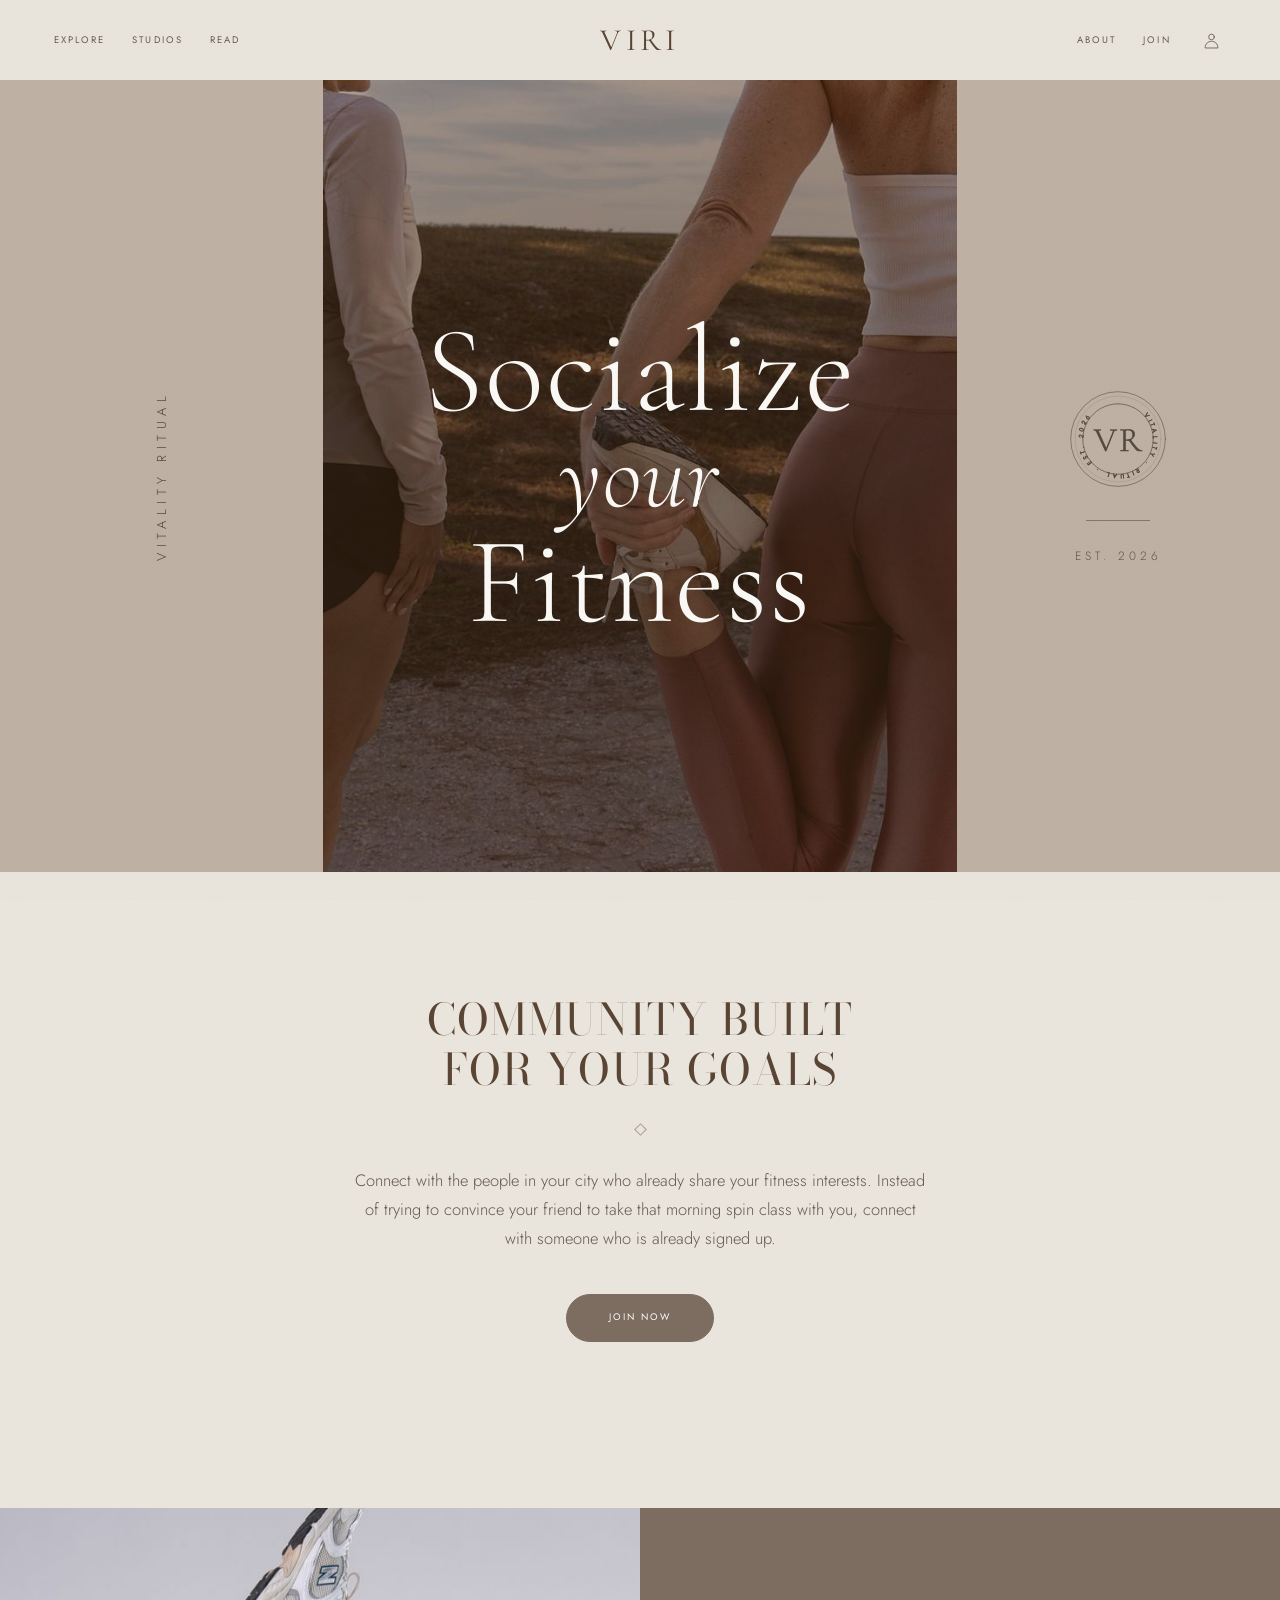
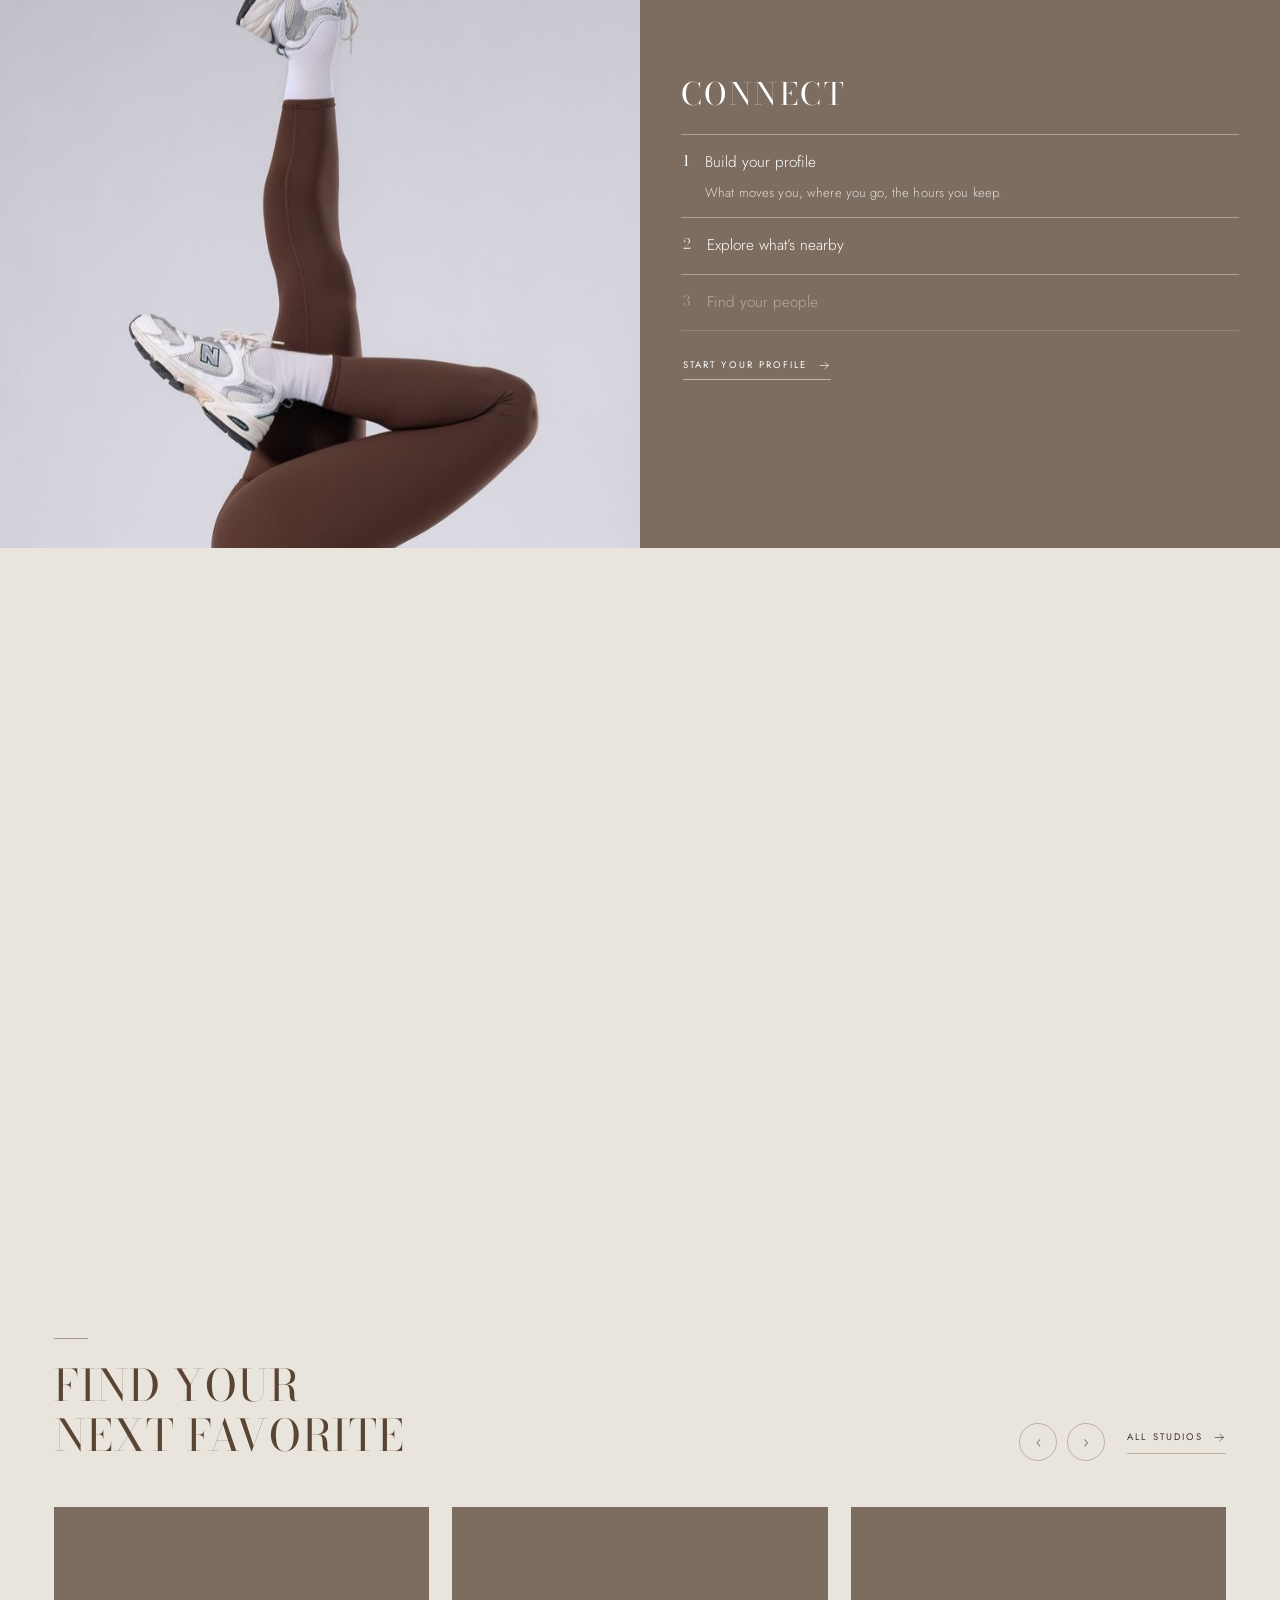
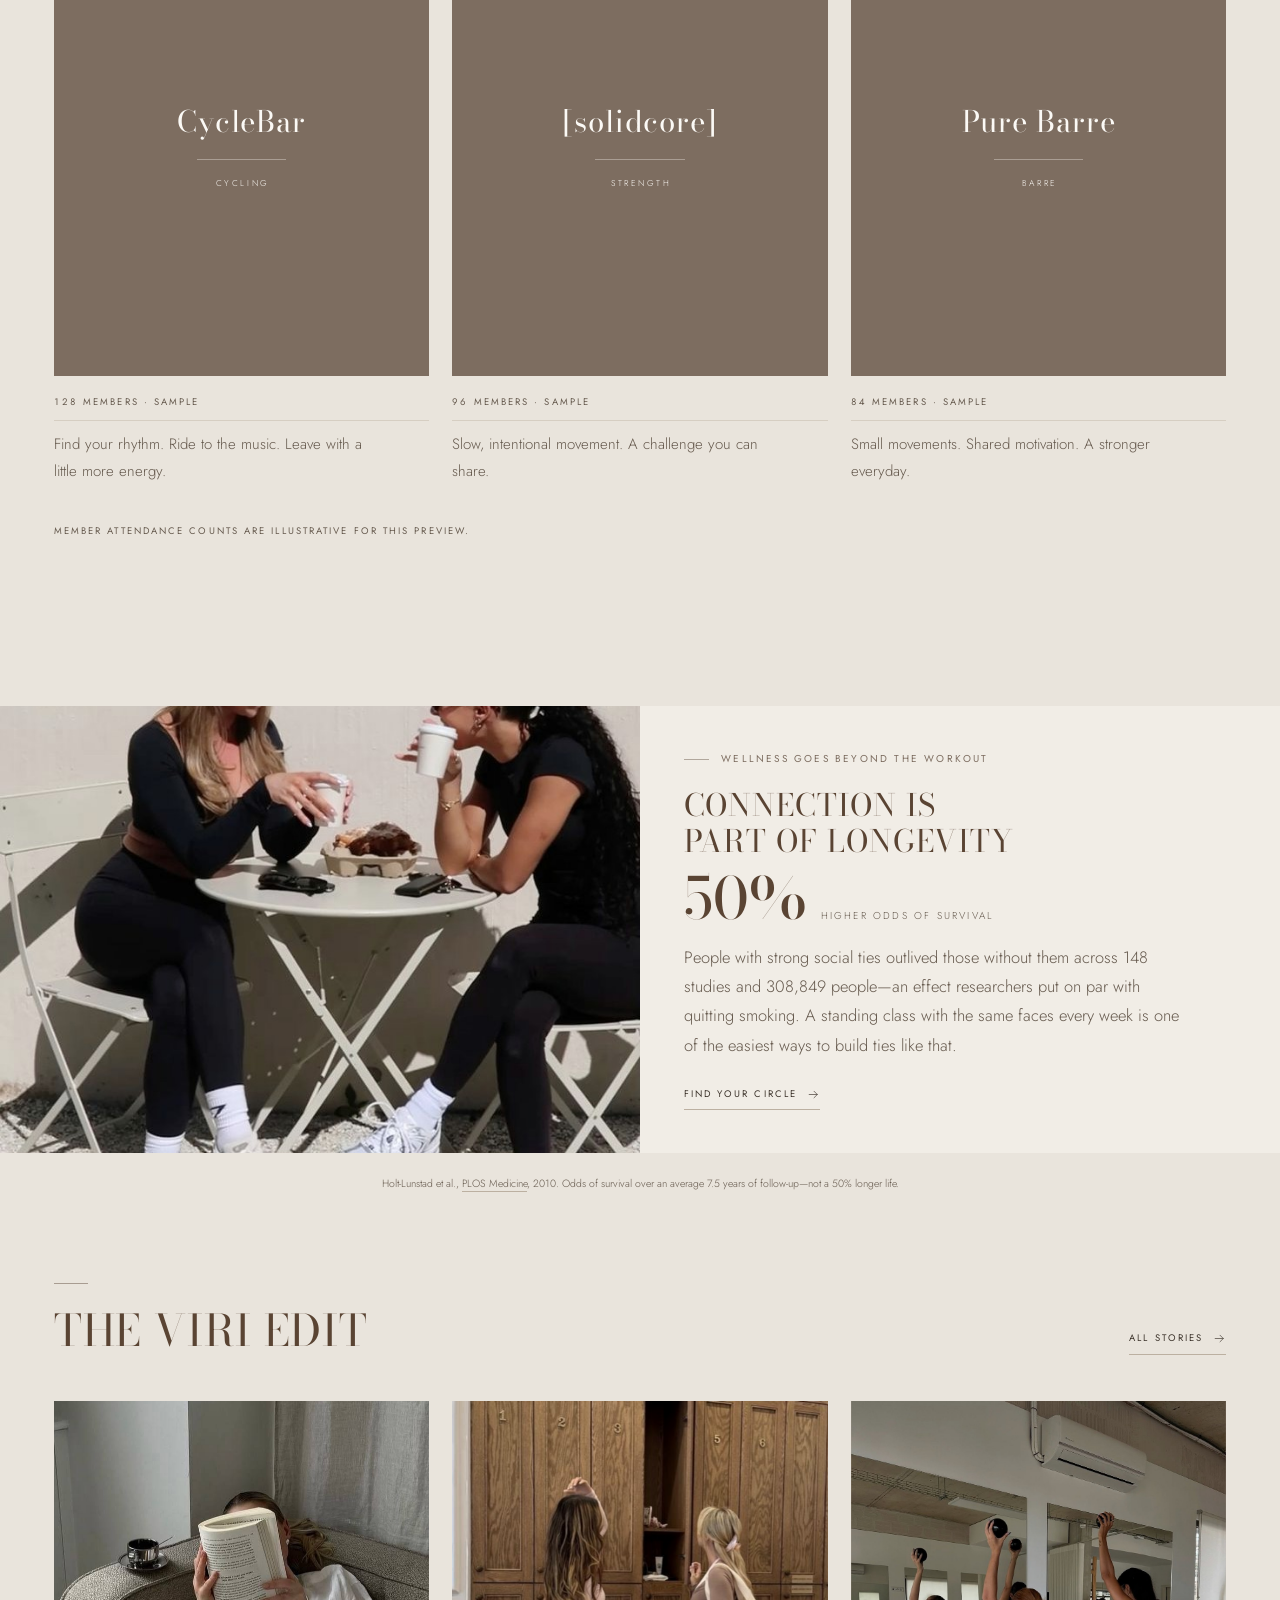
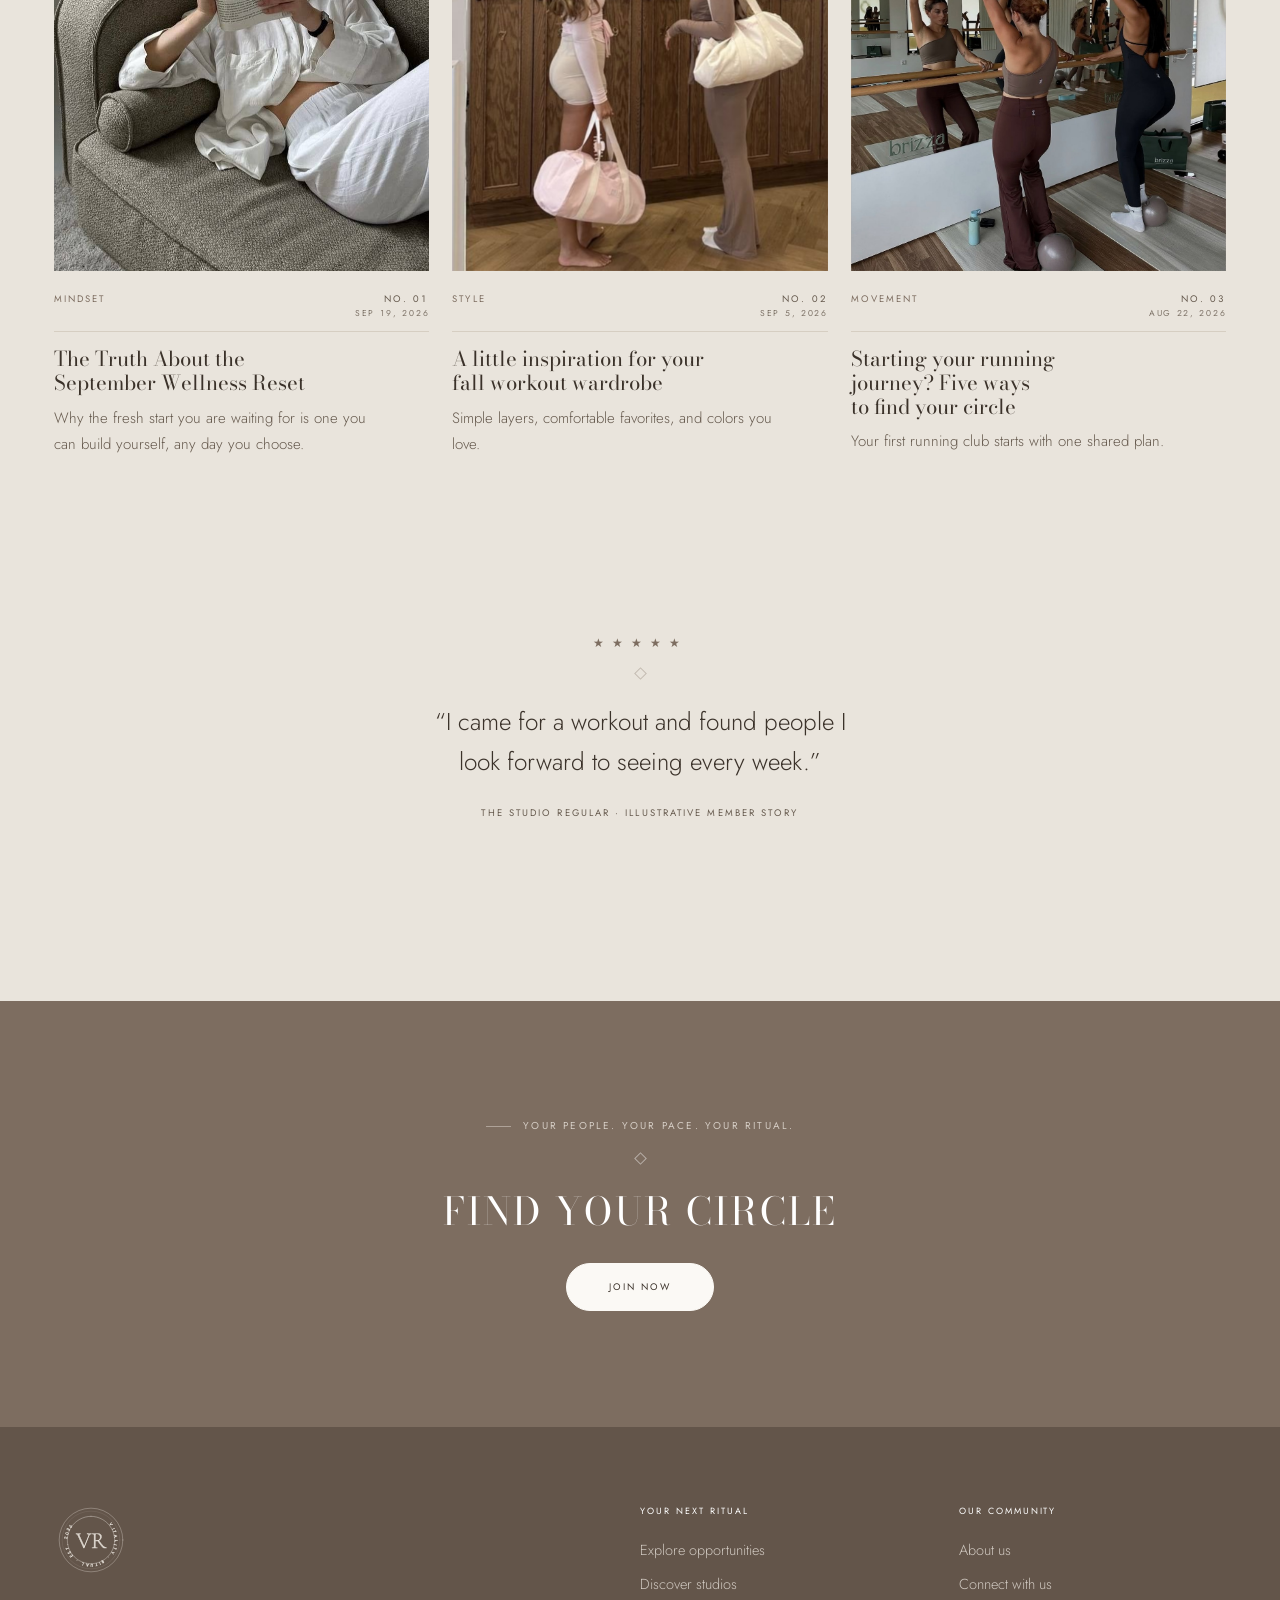
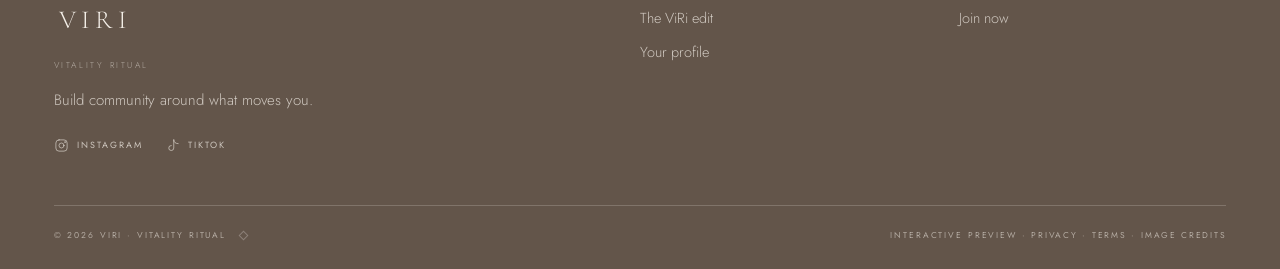
==== dist-elevated/index.html @ bef7f2a1 "Initial commit: ViRi website" ====
<!doctype html>
<html lang="en"><head><meta charset="UTF-8"><meta name="viewport" content="width=1280"><meta name="theme-color" content="#e9e4dc"><script>/* keep the desktop composition on phones, whatever wrapper the host injects */(function(){function v(){var m=document.querySelector('meta[name="viewport"]');if(!m){m=document.createElement('meta');m.setAttribute('name','viewport');(document.head||document.documentElement).appendChild(m);}if(m.getAttribute('content')!=='width=1280,viewport-fit=cover'){m.setAttribute('content','width=1280,viewport-fit=cover');}}v();document.addEventListener('DOMContentLoaded',v);})();</script><meta name="description" content="ViRi is where women find each other through movement. Connect with the people in your city who already share your fitness interests."><title>ViRi — Socialize your fitness</title><link rel="icon" href="assets/favicon.svg"><link rel="preconnect" href="https://fonts.googleapis.com"><link rel="preconnect" href="https://fonts.gstatic.com" crossorigin><link rel="stylesheet" href="https://fonts.googleapis.com/css2?family=Bodoni+Moda:ital,opsz,wght@0,6..96,400;0,6..96,500;1,6..96,400&family=Cormorant+Garamond:ital,wght@0,300;0,400;0,500;1,300;1,400&family=Italianno&family=Jost:wght@300;400;500&display=swap"><link rel="stylesheet" href="styles.css"><script src="explore-data.js" defer></script><script src="app.js" defer></script></head><body><a class="skip" href="#main">Skip to content</a><header class="site-header"><div class="masthead"><nav class="nav-left" aria-label="Main navigation"><a href="#/explore">Explore</a><a href="#/studios">Studios</a><a href="#/read">Read</a></nav><a class="wordmark" href="#/" aria-label="ViRi — Vitality Ritual, home"><span class="mark" id="mark" aria-hidden="true"><span class="mark-word" data-keep="2">Vitality</span><span class="mark-gap"></span><span class="mark-word" data-keep="2">Ritual</span></span></a><div class="masthead-end"><nav class="nav-right" aria-label="Secondary navigation"><a href="#/about">About</a><a href="#/signup">Join</a></nav><div class="header-tools"><a href="#/profile" aria-label="Your profile" class="icon-button"><svg viewBox="0 0 24 24"><circle cx="12" cy="7" r="4"/><path d="M3 22c0-12 18-12 18 0Z"/></svg></a><button class="icon-button" id="menu-button" aria-label="Open menu" aria-expanded="false"><svg viewBox="0 0 24 24"><path d="M2 6h20M2 12h20M2 18h20"/></svg></button></div></div></div><div class="menu-panel" id="menu-panel" hidden><p class="menu-label">Discover</p><a href="#/explore">Explore activities</a><a href="#/studios">All studios</a><a href="#/read">The ViRi edit</a><p class="menu-label">Your circle</p><a href="#/profile">Your profile</a><a href="#/signup">Join ViRi</a><a href="#/login">Log in</a><a href="#/connect">Contact us</a></div></header><main id="main" tabindex="-1"></main><footer id="footer"></footer><dialog id="modal"></dialog><div class="toast" id="toast" role="status" aria-live="polite"></div><noscript>This preview needs JavaScript enabled to show pages and interactive features.</noscript></body></html>
---- dist-elevated/styles.css ----
/* ============================================================
   ViRi — Vitality Ritual
   Elevated editorial system: greige ground, taupe panels,
   high-contrast serif with a script accent, quiet motion.
   ============================================================ */

:root{
  --cream:#e9e4dc;        /* page */
  --cream-2:#f1ede6;      /* lighter band */
  --paper:#fbf9f5;        /* the one raised surface */
  --taupe:#7d6d60;        /* text-bearing panels, buttons */
  --taupe-deep:#63554a;
  --taupe-light:#bfb1a3;  /* decorative fills only */
  --cocoa:#5a4433;        /* display headings */
  --ink:#3b322a;
  --muted:#665a4e;        /* 4.9:1 on cream */
  --on-dark:#f4efe8;
  --on-dark-dim:rgba(244,239,232,.74);
  --line:#d6cec2;
  --line-2:#bcb0a1;
  --display:'Bodoni Moda',Didot,Georgia,serif;
  --mark:'Cormorant Garamond','Bodoni Moda',Didot,Georgia,serif;
  --script:'Italianno','Snell Roundhand','Apple Chancery',cursive;
  --body:'Jost',system-ui,-apple-system,'Segoe UI',sans-serif;
  --header:80px;
  --gutter:clamp(20px,4.2vw,64px);
  --gap:clamp(16px,1.8vw,26px);
}

*{box-sizing:border-box}
html{scroll-behavior:smooth;scroll-padding-top:106px;background:var(--cream);
  -webkit-text-size-adjust:100%;text-size-adjust:100%}
body{margin:0;background:var(--cream);color:var(--ink);font:300 16.5px/1.78 var(--body);-webkit-font-smoothing:antialiased}
a{color:inherit;text-decoration:none}
button,input,select,textarea{font:inherit;color:inherit}
button,a,input,select,textarea{-webkit-tap-highlight-color:transparent}
button{cursor:pointer}
button:disabled{cursor:default}
:focus-visible{outline:2px solid var(--taupe);outline-offset:3px}
h1,h2,h3,h4,p{margin:0}
h1,h2,h3,h4{font-family:var(--display);font-weight:400;line-height:1.16;text-wrap:balance}
h1{font-size:clamp(2.3rem,4.4vw,3.8rem)}
h2{font-size:clamp(1.8rem,3vw,2.7rem)}
h3{font-size:clamp(1.2rem,1.6vw,1.45rem)}
em{font-style:italic}
img{display:block;width:100%;max-width:100%;object-fit:cover}
svg{width:17px;height:17px;fill:none;stroke:currentColor;stroke-width:1.2;stroke-linecap:round;stroke-linejoin:round}
small,.small{font-size:13.5px;line-height:1.6;color:var(--muted)}
.muted{color:var(--muted)}
strong{font-weight:500}
::selection{background:var(--taupe);color:#fff}
.visually-hidden{position:absolute;width:1px;height:1px;overflow:hidden;clip:rect(0 0 0 0);white-space:nowrap}

/* one micro-type style */
.eyebrow,.tag,.menu-label,.footer-label,.field label,.interest-fieldset legend,
.section-foot,.tile-index,.event-meta,.dialog-top p,.chip,.segmented button,
.text-link,.button,.profile-panel .location,.profile-stats span,.panel-link,
.postcard-signoff>span:last-child,.footer-bottom,.socials a,.review-card .small,
.interests span,.studio-facts .small,.site-header nav a,.longevity-figure span,
.longevity-cta,.testimonial-by{
  font-family:var(--body);text-transform:uppercase;letter-spacing:.22em;font-weight:400;
}
.eyebrow{font-size:10px;color:var(--taupe);margin-bottom:18px;line-height:2}
.tag{font-size:9.5px;color:var(--taupe)}
.section-foot{font-size:9.5px;color:var(--muted);margin-top:clamp(24px,3vw,38px)}
.skip{position:fixed;left:20px;top:-100px;z-index:200;background:var(--taupe-deep);color:#fff;padding:10px 16px}
.skip:focus{top:8px}

/* ---------------------------------------------------------- header + the wordmark */
.site-header{position:sticky;top:0;z-index:40;background:rgba(233,228,220,.94);backdrop-filter:blur(12px)}
.masthead{height:var(--header);display:grid;grid-template-columns:1fr auto 1fr;align-items:center;gap:24px;padding:0 var(--gutter)}
.nav-left{grid-column:1}
.wordmark{grid-column:2}
.masthead-end{grid-column:3}
.site-header nav{display:flex;align-items:center;gap:clamp(15px,2.1vw,30px)}
.site-header nav a{font-size:9.5px;color:var(--muted);padding:6px 0;position:relative;transition:color .25s;white-space:nowrap}
.site-header nav a:after{content:'';position:absolute;left:0;right:0;bottom:0;height:1px;background:var(--taupe);transform:scaleX(0);transform-origin:left;transition:transform .3s ease}
.site-header nav a:hover,.site-header nav a[aria-current=page]{color:var(--ink)}
.site-header nav a:hover:after,.site-header nav a[aria-current=page]:after{transform:scaleX(1)}
.wordmark{display:block;padding:6px 10px;line-height:1}
.mark{display:flex;align-items:baseline;font-family:var(--mark);font-weight:400;font-size:clamp(21px,2.5vw,31px);letter-spacing:.14em;text-transform:uppercase;color:var(--cocoa);white-space:nowrap}
.mark-word{display:inline-flex}
.mark-gap{display:inline-block;width:.42em;transition:width 1.1s cubic-bezier(.62,0,.24,1)}
.mark-letter{display:inline-block;overflow:hidden;white-space:pre;transition:width 1.1s cubic-bezier(.62,0,.24,1),opacity .55s ease,letter-spacing 1.1s cubic-bezier(.62,0,.24,1)}
.mark.is-animating .mark-gap{width:0}
.mark.is-animating .is-drop{width:0!important;opacity:0}
.mark.is-animating .is-kept{letter-spacing:.16em}
.mark.is-merged .is-drop{display:none}
.mark.is-merged .mark-gap{display:none}
.masthead-end{display:flex;align-items:center;justify-content:flex-end;gap:clamp(14px,2vw,26px)}
.header-tools{display:flex;align-items:center;gap:8px}
.icon-button{border:0;background:transparent;color:var(--muted);width:30px;height:36px;display:grid;place-items:center;padding:0;transition:color .25s}
.icon-button:hover{color:var(--ink)}
.icon-button svg{width:17px;height:17px}
#menu-button{display:none}
.menu-panel{position:absolute;right:var(--gutter);top:calc(var(--header) - 4px);z-index:50;min-width:248px;padding:26px 30px 28px;background:var(--paper);box-shadow:0 26px 50px rgba(59,50,42,.14)}
.menu-label{font-size:9px;color:var(--taupe);margin:0 0 12px}
.menu-label:not(:first-child){margin-top:24px;padding-top:20px;border-top:1px solid var(--line)}
.menu-panel a{display:block;padding:7px 0;font-size:15px;color:var(--muted);transition:color .2s,padding-left .2s}
.menu-panel a:hover{color:var(--ink);padding-left:6px}

/* ---------------------------------------------------------- layout */
.wrap{max-width:1320px;margin:auto;padding:0 var(--gutter)}
.section{padding:clamp(60px,7vw,110px) 0}
.section + .section{padding-top:0}
.section-head{display:flex;align-items:flex-end;justify-content:space-between;gap:clamp(24px,4vw,60px);margin-bottom:clamp(30px,3.6vw,50px)}
.section-title{font-size:clamp(1.9rem,3.4vw,3rem);text-transform:uppercase;letter-spacing:.02em;color:var(--cocoa);max-width:18ch}
.head-controls{display:flex;align-items:center;gap:10px;flex-shrink:0}
.head-controls .text-link{margin-left:12px}
.text-link{display:inline-flex;align-items:center;gap:10px;font-size:9.5px;padding-bottom:7px;border-bottom:1px solid var(--line-2);color:var(--ink);transition:border-color .3s,color .3s;white-space:nowrap}
.text-link svg{width:13px;height:13px;transition:transform .3s}
.text-link:hover{border-color:var(--taupe);color:var(--taupe)}
.text-link:hover svg{transform:translateX(4px)}
.plain-link{background:none;border:0;color:var(--muted);padding:0;font:inherit;cursor:pointer;border-bottom:1px solid var(--line-2);transition:color .2s,border-color .2s}
.plain-link:hover{color:var(--ink);border-color:var(--ink)}
.plain-link.small{font-size:13px}
.plain-link svg{vertical-align:middle}

/* ---------------------------------------------------------- buttons */
.button{
  display:inline-flex;align-items:center;justify-content:center;gap:10px;
  border:1px solid var(--taupe);border-radius:999px;background:var(--taupe);color:#fff;
  padding:16px 42px;font-size:9.5px;line-height:1;min-height:48px;text-align:center;
  transition:background .35s,border-color .35s,color .35s;
}
.button svg{width:12px;height:12px}
.button:hover{background:var(--taupe-deep);border-color:var(--taupe-deep)}
.button.outline{background:transparent;border-color:var(--line-2);color:var(--muted)}
.button.outline:hover{border-color:var(--taupe);color:var(--taupe)}
.button.light{background:var(--paper);border-color:var(--paper);color:var(--ink)}
.button.light:hover{background:transparent;color:var(--on-dark);border-color:var(--on-dark)}
.button.small{font-size:9px;padding:11px 24px;min-height:38px}
.circle-button{width:38px;height:38px;border:1px solid var(--line-2);border-radius:50%;display:grid;place-items:center;background:transparent;color:var(--muted);font-size:16px;line-height:1;transition:.3s}
.circle-button:hover{border-color:var(--taupe);color:var(--taupe)}

/* ---------------------------------------------------------- photography */


/* ---------------------------------------------------------- cover */
.home-page{overflow:clip}
.cover{
  --cover-h:min(88svh,820px);
  position:relative;isolation:isolate;display:flex;align-items:stretch;justify-content:center;
  min-height:var(--cover-h);background:var(--taupe-light);overflow:hidden;
}
.cover-rail{flex:1 1 0;min-width:0;display:flex;flex-direction:column;
  align-items:center;justify-content:center;padding:0 clamp(10px,1.8vw,26px);color:var(--ink)}
.cover-rail-r{gap:clamp(14px,2vw,30px)}
.rail-type{writing-mode:vertical-rl;transform:rotate(180deg);white-space:nowrap;
  font-size:clamp(9px,1.02vw,13px);letter-spacing:.42em;text-transform:uppercase;opacity:.84}
.rail-seal{display:block;width:clamp(54px,8.6vw,118px);opacity:.82}
.rail-seal .seal{width:100%;height:auto;display:block}
.rail-hair{display:block;width:clamp(34px,5vw,68px);height:1px;background:currentColor;opacity:.45}
.rail-cap{font-size:clamp(8px,.95vw,12px);letter-spacing:.34em;text-transform:uppercase;opacity:.72}

.cover-plate{flex:none;align-self:stretch;width:calc(var(--cover-h) * 0.8);position:relative;margin:0;
  overflow:hidden;background:var(--taupe-deep)}
.cover-image{position:absolute;inset:0;width:100%;height:100%;object-fit:cover;object-position:center 46%;
  animation:cover-drift 36s ease-in-out infinite alternate}
@keyframes cover-drift{from{transform:scale(1.03)}to{transform:scale(1.1)}}
.cover-veil{position:absolute;inset:0;
  background:linear-gradient(180deg,rgba(46,36,28,.12) 0%,rgba(46,36,28,.34) 38%,rgba(46,36,28,.38) 72%,rgba(46,36,28,.2) 100%)}

.cover-title{
  position:absolute;inset:0;z-index:2;pointer-events:none;margin:0;
  display:flex;flex-direction:column;align-items:center;justify-content:center;
  font-family:var(--mark);font-weight:300;color:#fbf9f5;text-transform:none;text-align:center;
  font-size:clamp(2.6rem,9.6vw,8.6rem);line-height:.92;letter-spacing:.012em;
  text-shadow:0 2px 40px rgba(38,29,22,.42);
}
.cover-title .cw{display:block;opacity:0;transform:translateY(24px);
  animation:cover-rise 1.25s cubic-bezier(.2,.7,.3,1) forwards}
.cover-title em{font-style:italic;font-size:.78em;line-height:1.02}
.cover-title .cw:nth-child(2){animation-delay:.16s}
.cover-title .cw:nth-child(3){animation-delay:.32s}
@keyframes cover-rise{to{opacity:1;transform:translateY(0)}}
@keyframes cover-fade{to{opacity:1}}

/* ---------------------------------------------------------- the statement */
.statement{max-width:880px;margin:auto;padding:clamp(84px,9.5vw,140px) var(--gutter) clamp(60px,7vw,100px);text-align:center}
.statement h2{font-size:clamp(1.8rem,3.4vw,2.9rem);text-transform:uppercase;letter-spacing:.03em;color:var(--cocoa);max-width:20ch;margin:0 auto}
.statement p{margin:clamp(22px,2.6vw,32px) auto 0;max-width:58ch;color:var(--muted)}
.statement .button{margin-top:clamp(28px,3.2vw,40px)}

/* ---------------------------------------------------------- feature split */
.feature{display:grid;grid-template-columns:1fr 1fr;align-items:stretch;margin-top:clamp(50px,6vw,92px)}
.feature-media{position:relative;margin:0;overflow:hidden;background:var(--taupe-light);
  min-height:clamp(260px,29vw,420px)}
.feature-media img{position:absolute;inset:0;width:100%;height:100%;min-height:0;object-fit:cover;
  transition:transform 2.4s ease}
.feature:hover .feature-media img{transform:scale(1.03)}
.feature-panel{background:var(--taupe);color:#fff;display:flex;flex-direction:column;justify-content:center;padding:clamp(28px,3.2vw,52px)}
.feature-panel h2{font-size:clamp(1.5rem,2.4vw,2.2rem);text-transform:uppercase;letter-spacing:.08em;color:#fff;margin-bottom:clamp(16px,1.8vw,24px)}
.panel-list{list-style:none;margin:0;padding:0;border-top:1px solid rgba(255,255,255,.35)}
.panel-list li{display:flex;align-items:baseline;gap:16px;padding:clamp(10px,1.1vw,14px) 2px;border-bottom:1px solid rgba(255,255,255,.35);font-size:clamp(15px,1.2vw,17px);font-weight:300;text-align:left}
.panel-n{font-family:var(--display);font-size:.95em}
.panel-link{margin:clamp(18px,2vw,26px) 2px 0;align-self:flex-start;display:inline-flex;align-items:center;gap:10px;font-size:9.5px;color:#fff;border-bottom:1px solid rgba(255,255,255,.5);padding-bottom:6px;transition:border-color .3s}
.panel-link svg{width:13px;height:13px;transition:transform .3s}
.panel-link:hover{border-color:#fff}
.panel-link:hover svg{transform:translateX(4px)}
.feature-reverse .feature-media{order:1}
.feature-reverse .feature-copy{order:2}
.feature-copy{display:flex;flex-direction:column;justify-content:center;padding:clamp(28px,3.4vw,58px);background:var(--cream-2);transition:background .35s}
.feature-copy:hover{background:var(--paper)}
.longevity-figure{margin:14px 0 0;font-size:10px;text-transform:uppercase;letter-spacing:.22em;color:var(--muted);display:flex;align-items:baseline;gap:14px}
.longevity-figure strong{font-family:var(--display);font-weight:400;font-size:clamp(2.6rem,4.6vw,3.6rem);line-height:.9;letter-spacing:0;text-transform:none;color:var(--cocoa)}

.feature-copy h2{color:var(--cocoa);text-transform:uppercase;letter-spacing:.03em;font-size:clamp(1.5rem,2.4vw,2.1rem)}
.longevity-lede{margin-top:18px;color:var(--muted);max-width:50ch}
.longevity-cta{display:inline-flex;align-items:center;gap:10px;margin-top:26px;font-size:9.5px;border-bottom:1px solid var(--line-2);padding-bottom:6px;align-self:flex-start}
.longevity-cta svg{width:13px;height:13px}
.longevity-source{max-width:1320px;margin:22px auto 0;padding:0 var(--gutter);text-align:center;font-size:10.5px;line-height:1.7;color:var(--muted)}
.longevity-source a{border-bottom:1px solid var(--line-2)}
/* band version, used on About */
.longevity-section{background:var(--cream-2);margin-top:clamp(60px,7vw,110px)}
.longevity-inner{display:block;max-width:820px;margin:auto;padding:clamp(50px,6vw,84px) var(--gutter) clamp(24px,3vw,34px);text-align:center;transition:opacity .3s}
.longevity-inner:hover{opacity:.84}
.longevity-inner .longevity-figure{justify-content:center}

.longevity-inner .longevity-lede{margin-inline:auto}
.longevity-inner .longevity-cta{align-self:auto}
.longevity-section .longevity-source{padding-bottom:clamp(40px,4.5vw,56px);margin-top:0}

/* ---------------------------------------------------------- the one card */
.cards-three,.explore-grid,.studio-grid{display:grid;grid-template-columns:repeat(3,minmax(0,1fr));gap:var(--gap)}
.tile{min-width:0}
.tile>a{display:flex;flex-direction:column;height:100%}
.tile-media{overflow:hidden;background:var(--taupe-light);aspect-ratio:4/5;margin-bottom:20px}
.tile-plate{aspect-ratio:4/5;margin-bottom:20px;background:var(--taupe);color:var(--paper);
  display:flex;flex-direction:column;align-items:center;justify-content:center;gap:clamp(14px,1.6vw,20px);
  transition:background .5s cubic-bezier(.33,0,.2,1)}
.tile-plate{position:relative;isolation:isolate;overflow:hidden}
.tile-plate>*{position:relative;z-index:3}
/* the studio photographs come from eight different shoots; grading them to one
   warm monochrome is what lets them share a grid with the rest of the site */
.plate-photo{position:absolute;inset:0;width:100%;height:100%;object-fit:cover;z-index:1;
  filter:grayscale(1) brightness(.96) contrast(1.06);
  opacity:0;transform:scale(1.06);transition:opacity .6s ease,transform 1.6s cubic-bezier(.33,0,.2,1)}
.tile:hover .plate-photo,.tile:focus-within .plate-photo{opacity:1;transform:scale(1)}
.tile-plate:before{content:'';position:absolute;inset:0;z-index:2;background:var(--cocoa);
  mix-blend-mode:multiply;opacity:0;transition:opacity .6s ease}
.tile-plate:after{content:'';position:absolute;inset:0;z-index:2;
  background:linear-gradient(180deg,rgba(48,38,29,.24),rgba(48,38,29,.52));
  opacity:0;transition:opacity .6s ease}
.tile:hover .tile-plate:before,.tile:focus-within .tile-plate:before{opacity:.72}
.tile:hover .tile-plate:after,.tile:focus-within .tile-plate:after{opacity:1}
.plate-name{font-family:var(--display);font-weight:400;font-size:clamp(1.5rem,2.3vw,2rem);
  line-height:1.12;letter-spacing:.03em;margin:0;max-width:11ch;text-align:center;text-wrap:balance;
  transition:transform .6s cubic-bezier(.33,0,.2,1)}
.tile:hover .plate-name{transform:translateY(-3px)}
.tile-studio .tile-meta{margin-top:0}
.plate-cat{font-size:8.5px;text-transform:uppercase;letter-spacing:.3em;text-indent:.3em;
  color:var(--paper);padding-top:clamp(12px,1.4vw,16px);
  border-top:1px solid rgba(251,249,245,.34);min-width:clamp(64px,7vw,92px);text-align:center}
.tile-media img{height:100%;transition:transform 1.8s ease}
.tile:hover .tile-media img{transform:scale(1.05)}
.tile-meta{display:flex;align-items:baseline;justify-content:space-between;gap:12px;flex-wrap:wrap;padding-bottom:12px;border-bottom:1px solid var(--line)}
.tile-index{font-size:9.5px;color:var(--muted)}
.tile h3{margin-top:15px;max-width:22ch}
.tile>a>p:last-child{margin-top:10px;color:var(--muted);font-size:15px;max-width:36ch}

/* ---------------------------------------------------------- testimonial */
.testimonial{padding:clamp(60px,7vw,110px) 0;text-align:center}
.testimonial .wrap{max-width:840px}
.testimonial .stars{font:12px/1 Georgia,serif;letter-spacing:8px;color:var(--taupe);margin-bottom:24px}
.testimonial blockquote{font-family:var(--body);font-weight:300;font-size:clamp(1.15rem,1.9vw,1.6rem);line-height:1.62;margin:0;color:var(--ink);max-width:30ch;margin-inline:auto}
.testimonial-by{margin-top:24px;font-size:9.5px;color:var(--muted)}
.testimonial .text-link{margin-top:26px}
.review-card{display:flex;flex-direction:column;background:var(--paper);padding:clamp(28px,2.8vw,38px);min-height:290px;transition:box-shadow .35s}
.review-card:hover{box-shadow:0 16px 34px rgba(59,50,42,.08)}
.stars{font:12px/1 Georgia,serif;letter-spacing:7px;margin-bottom:22px;color:var(--taupe)}
.review-card blockquote{font-family:var(--body);font-weight:300;font-size:17px;line-height:1.66;margin:0 0 24px;color:var(--ink)}
.review-card h3{padding-top:18px;border-top:1px solid var(--line);font-size:17px}
.review-card .small{margin-top:8px;font-size:9.5px;color:var(--muted)}
.reviews-intro{max-width:620px;margin:22px 0 34px;color:var(--muted);font-size:17px}

/* ---------------------------------------------------------- join band */
.join-finale{background:var(--taupe);color:var(--on-dark);text-align:center;padding:clamp(70px,9vw,120px) var(--gutter);margin-top:clamp(60px,7vw,110px)}
.join-inner{max-width:540px;margin:auto}
.join-inner .eyebrow{color:var(--on-dark-dim)}
.join-inner h2{color:#fff;margin-bottom:30px;text-transform:uppercase;letter-spacing:.06em}

/* ---------------------------------------------------------- page heads */
.page-head{padding:clamp(46px,6vw,86px) 0 clamp(26px,3vw,40px)}
.page-head h1{max-width:17ch;text-transform:uppercase;letter-spacing:.02em;color:var(--cocoa)}
.page-head p{margin-top:20px;max-width:58ch;color:var(--muted)}
.page-head-row{display:flex;justify-content:space-between;align-items:flex-end;gap:32px}
.preview-note{display:flex;gap:12px;align-items:baseline;background:var(--cream-2);padding:14px 20px;font-size:13px;color:var(--muted);margin-bottom:30px;border-left:2px solid var(--taupe)}
.preview-note strong{font-size:9.5px;text-transform:uppercase;letter-spacing:.2em;color:var(--taupe)}
.notice-box{background:var(--cream-2);padding:clamp(24px,2.6vw,34px);margin:28px 0}
.notice-box p{color:var(--muted)}

/* ---------------------------------------------------------- explore */
.toolbar{display:flex;align-items:center;gap:14px;flex-wrap:wrap;margin-bottom:20px}
.search-field{flex:1;min-width:200px;display:flex;align-items:center;gap:12px;border-bottom:1px solid var(--line-2);padding:10px 0;color:var(--muted)}
.search-field input{background:none;border:0;width:100%;padding:4px 0;color:var(--ink);font-size:15.5px}
input,select,textarea{background:var(--paper);color:var(--ink);border:1px solid var(--line);padding:12px 14px;border-radius:0}
select{appearance:none;padding-right:34px;background-image:linear-gradient(45deg,transparent 50%,var(--muted) 50%),linear-gradient(135deg,var(--muted) 50%,transparent 50%);background-position:calc(100% - 18px) 55%,calc(100% - 12px) 55%;background-size:6px 6px;background-repeat:no-repeat}
input::placeholder,textarea::placeholder{color:#a0968a}
.chips{display:flex;flex-wrap:wrap;gap:8px;margin:20px 0 30px}
.chip{border:1px solid var(--line-2);border-radius:999px;padding:8px 20px;color:var(--muted);background:transparent;font-size:9.5px;transition:.25s}
.chip:hover{border-color:var(--taupe);color:var(--ink)}
.chip.active{background:var(--taupe);color:#fff;border-color:var(--taupe)}
.segmented{display:flex;border:1px solid var(--line-2);padding:3px;border-radius:999px}
.segmented button{border:0;background:transparent;color:var(--muted);padding:9px 20px;font-size:9.5px;border-radius:999px;transition:.25s}
.segmented button:hover{color:var(--ink)}
.segmented button.active{background:var(--taupe);color:#fff}
.event-card{background:var(--paper);display:flex;flex-direction:column;transition:box-shadow .3s}
.event-card:hover{box-shadow:0 16px 32px rgba(59,50,42,.09)}
.event-card img{aspect-ratio:3/2;height:auto}
.event-info{padding:clamp(20px,2vw,26px);display:flex;flex-direction:column;flex:1}
.event-meta{font-size:9.5px;color:var(--taupe);margin-bottom:12px}
.event-info h3{font-size:20px;margin-bottom:12px}
.event-info p{font-size:15px;color:var(--muted)}
.event-bottom{display:flex;align-items:center;justify-content:space-between;gap:12px;margin-top:auto;padding-top:18px;border-top:1px solid var(--line)}
.event-bottom .small{font-size:9.5px;text-transform:uppercase;letter-spacing:.16em}
.event-bottom .button{white-space:nowrap}
.empty-state{padding:80px 24px;text-align:center;grid-column:1/-1;background:var(--paper)}
.empty-state h3{margin-bottom:14px}
.map-layout{display:grid;grid-template-columns:1.35fr 1fr;gap:var(--gap)}
.map-list{display:flex;flex-direction:column;gap:16px;max-height:600px;overflow:auto;padding-right:4px}
.map-list .event-card{display:grid;grid-template-columns:120px 1fr}
.map-list .event-card img{aspect-ratio:auto;height:100%;min-height:200px}
.map-list .event-info h3{font-size:18px}
.community-banner{display:flex;justify-content:space-between;align-items:center;gap:28px;padding:clamp(28px,3.2vw,46px);background:var(--cream-2);margin:clamp(40px,5vw,64px) 0 clamp(56px,7vw,88px)}
.community-banner h3{margin-bottom:8px}
.community-banner p{color:var(--muted);max-width:52ch}

/* ---------------------------------------------------------- studio detail */
.studio-detail{display:grid;grid-template-columns:1fr 1fr;gap:clamp(30px,4.5vw,68px);padding-bottom:clamp(50px,6vw,80px)}
.studio-detail>img{aspect-ratio:4/5;height:auto;filter:grayscale(1) sepia(.24) brightness(.99) contrast(1.04)}
.studio-description{display:flex;flex-direction:column;justify-content:center}
.studio-description h2{font-size:clamp(1.5rem,2.2vw,2.1rem);max-width:19ch}
.studio-description p{margin:22px 0;color:var(--muted)}
.studio-facts{display:flex;gap:28px;padding:22px 0;margin:0 0 22px;border-top:1px solid var(--line);border-bottom:1px solid var(--line)}
.studio-facts .small{font-size:9.5px;color:var(--muted)}

/* ---------------------------------------------------------- about */
.about-hero{position:relative;min-height:min(70svh,580px);display:flex;align-items:center;overflow:hidden;background:var(--cream-2);text-align:center}
.about-hero.is-placeholder{background:var(--taupe-light)}
.about-hero-ph{position:absolute;inset:clamp(14px,1.8vw,26px);display:flex;flex-direction:column;
  align-items:center;justify-content:center;gap:12px;border:1px dashed rgba(59,50,42,.42);color:rgba(59,50,42,.66)}
.about-hero.is-placeholder:after{background:linear-gradient(180deg,rgba(59,50,42,.14),rgba(59,50,42,.06) 45%,rgba(59,50,42,.22))}
.ph-mark svg{width:clamp(34px,4vw,52px);height:auto;fill:none;stroke:currentColor;stroke-width:1.2;
  stroke-linecap:round;stroke-linejoin:round;opacity:.85}
.ph-cap{font-size:9.5px;letter-spacing:.24em;text-transform:uppercase;text-align:center;line-height:2}
.about-hero-image{position:absolute;inset:0;width:100%;height:100%;object-fit:cover;object-position:center 30%}
.about-hero:after{content:'';position:absolute;inset:0;background:linear-gradient(180deg,rgba(59,50,42,.34),rgba(59,50,42,.2) 45%,rgba(59,50,42,.44))}
.about-hero .wrap{width:100%;position:relative;z-index:2}
.about-hero h1{max-width:15ch;margin:0 auto;color:#fff;text-shadow:0 2px 26px rgba(50,40,32,.3)}
.about-hero .eyebrow{color:rgba(255,255,255,.8)}
.about-hero .button{margin-top:30px}
.about-story{display:grid;grid-template-columns:.9fr 1.1fr;gap:clamp(34px,5vw,80px);align-items:start}
.about-story h2{max-width:16ch;text-transform:uppercase;letter-spacing:.03em;color:var(--cocoa);font-size:clamp(1.6rem,2.6vw,2.3rem)}
.prose p{margin-bottom:24px;color:var(--muted);max-width:60ch}
.prose p:last-child{margin-bottom:0}

/* ---------------------------------------------------------- founders */
.founder-section{padding:clamp(60px,7vw,110px) 0}
.founder-postcards{display:grid;grid-template-columns:repeat(2,minmax(0,1fr));gap:var(--gap);max-width:1060px;margin:clamp(30px,3.6vw,50px) auto 0}
.founder-postcard{padding:clamp(30px,3.2vw,48px);display:flex;flex-direction:column;background:var(--paper)}
.postcard-burgundy{background:var(--cream-2)}
.founder-postcard h3{font-size:clamp(1.5rem,2.2vw,2rem);margin-bottom:4px;max-width:17ch}
.postcard-letter{padding:22px 0 28px}
.postcard-letter p{margin-bottom:20px;color:var(--muted)}
.postcard-letter p:last-child{margin-bottom:0}
.postcard-signoff{display:flex;flex-direction:column;align-items:flex-start;margin-top:auto;padding-top:24px;border-top:1px solid var(--line)}
.founder-signature{font-family:var(--script);font-size:46px;line-height:1.15;margin:0 0 6px;color:var(--taupe)}
.postcard-signoff>span:last-child{font-size:9.5px;color:var(--muted)}

/* ---------------------------------------------------------- contact */
.contact-grid{display:grid;grid-template-columns:1fr 1fr;gap:var(--gap);padding-bottom:clamp(50px,6vw,80px)}
.contact-card{background:var(--paper);padding:clamp(28px,3vw,44px)}
.contact-card p{margin-top:14px;color:var(--muted)}
.contact-actions{display:flex;gap:12px;flex-wrap:wrap;margin-top:26px}
.founder-monogram{width:74px;height:74px;display:grid;place-items:center;border:1px solid var(--line-2);border-radius:50%;font-family:var(--display);font-size:20px;letter-spacing:.06em;margin-bottom:22px;background:var(--cream-2)}

/* ---------------------------------------------------------- auth */
.auth-layout{display:grid;grid-template-columns:1fr 1fr;min-height:660px}
.auth-image{position:relative;overflow:hidden;background:var(--cream-2)}
.auth-image img{height:100%;position:absolute;inset:0}
.auth-image:after{content:'';position:absolute;inset:0;background:linear-gradient(180deg,rgba(59,50,42,.05),rgba(59,50,42,.55))}
.auth-image h2{position:absolute;bottom:46px;left:clamp(28px,3.4vw,56px);right:clamp(28px,3.4vw,56px);z-index:1;color:#fff}
.auth-form{padding:clamp(40px,5vw,76px) clamp(22px,4.2vw,66px)}
.auth-form h1{font-size:clamp(1.9rem,2.9vw,2.6rem)}
.auth-form>p{margin:14px 0 26px;color:var(--muted)}
.field{display:flex;flex-direction:column;gap:9px;margin-bottom:22px}
.field label{font-size:9.5px;color:var(--muted)}
.field input,.field textarea,.field select{width:100%;font-size:15.5px}
.field textarea{min-height:110px;resize:vertical}
.form-row{display:grid;grid-template-columns:1fr 1fr;gap:18px}
.field-error{font-size:13.5px;color:#9d4137}
.auth-form .button{width:100%}
.auth-form .small{margin:20px 0}
.auth-form .small a{border-bottom:1px solid var(--line-2);color:var(--ink)}
.interest-fieldset{border:0;padding:0;margin:0 0 22px}
.interest-fieldset legend{font-size:9.5px;color:var(--muted);margin-bottom:14px}
.interest-choices{display:flex;flex-wrap:wrap;gap:12px 22px}
.interest-choices label{display:flex;align-items:center;gap:8px;font-size:15px;color:var(--muted)}
.interest-choices input{accent-color:var(--taupe);width:16px;height:16px;padding:0}

/* ---------------------------------------------------------- profile */
.profile-grid{display:grid;grid-template-columns:.85fr 1.3fr .85fr;gap:var(--gap);padding-bottom:clamp(50px,6vw,80px)}
.profile-panel{padding:clamp(24px,2.4vw,34px);background:var(--paper);align-self:start}
.profile-avatar{width:74px;height:74px;display:grid;place-items:center;border-radius:50%;border:1px solid var(--line-2);background:var(--cream-2);font:23px var(--display);margin:0 auto 20px}
.profile-panel h2{text-align:center;font-size:23px}
.profile-panel .location{text-align:center;margin-top:8px;font-size:9.5px;color:var(--muted)}
.profile-stats{display:grid;grid-template-columns:repeat(3,1fr);text-align:center;gap:10px;margin:24px 0;padding:22px 0;border-top:1px solid var(--line);border-bottom:1px solid var(--line)}
.profile-stats strong{display:block;font-family:var(--display);font-size:26px;font-weight:400}
.profile-stats span{font-size:9px;letter-spacing:.16em;color:var(--muted)}
.profile-panel h3,.profile-content>h2,.profile-aside>h2{font-family:var(--body);font-size:9.5px;text-transform:uppercase;letter-spacing:.22em;color:var(--muted)}
.profile-panel h3{margin:26px 0 14px}
.profile-content>h2,.profile-aside>h2{margin-bottom:22px;padding-bottom:14px;border-bottom:1px solid var(--line)}
.profile-panel>p{color:var(--muted)}
.interests{display:flex;flex-wrap:wrap;gap:8px}
.interests span{border:1px solid var(--line-2);border-radius:999px;padding:5px 14px;font-size:9.5px;color:var(--muted)}
.upcoming-row{display:block;background:var(--cream-2);padding:16px;margin-top:12px}
.upcoming-row .small{font-size:9.5px;text-transform:uppercase;letter-spacing:.16em}
.upcoming-row strong{display:block;font-family:var(--display);font-weight:400;font-size:18px;margin:6px 0 8px}
.upcoming-row svg{vertical-align:middle;float:right;width:15px;height:15px}
.feed-card{padding:clamp(24px,2.4vw,34px);background:var(--paper);margin-bottom:20px}
.feed-card h3{font-size:20px;margin:14px 0}
.feed-card p{color:var(--muted)}
.feed-card img{aspect-ratio:3/2;height:auto;margin:22px 0}
.feed-card .feed-author{display:flex;align-items:center;gap:12px;font-size:15px}
.feed-card .feed-author .small{font-size:9.5px;text-transform:uppercase;letter-spacing:.16em}
.mini-avatar{width:36px;height:36px;border-radius:50%;display:grid;place-items:center;border:1px solid var(--line-2);flex-shrink:0;font-size:11.5px;background:var(--cream-2)}
.profile-aside .contact-card{padding:26px;margin-top:20px}
.profile-aside .contact-card h3{font-size:19px;margin-top:4px}

/* ---------------------------------------------------------- article */
/* ---------------------------------------------------------- article */
.article{padding:clamp(30px,4vw,56px) 0 clamp(56px,7vw,96px)}
.article-head{display:grid;grid-template-columns:minmax(0,1.05fr) minmax(0,.95fr);
  gap:clamp(24px,4.5vw,70px);align-items:start;
  margin:clamp(26px,3.4vw,46px) 0 clamp(34px,4.4vw,62px);
  padding-bottom:clamp(30px,3.6vw,50px);border-bottom:1px solid var(--line)}
.article-titles{display:flex;flex-direction:column}
.article-titles h1{font-size:clamp(1.9rem,3.5vw,3rem);margin:8px 0 0;line-height:1.08;
  text-transform:uppercase;letter-spacing:.02em;color:var(--cocoa);text-wrap:balance}
.article-titles .standfirst{font-family:var(--mark);font-weight:300;font-style:italic;
  font-size:clamp(1.05rem,1.7vw,1.4rem);line-height:1.5;color:var(--muted);
  max-width:40ch;margin:clamp(16px,1.9vw,24px) 0 0}
.article-titles .byline{display:flex;flex-wrap:wrap;align-items:center;gap:8px;
  margin:clamp(20px,2.4vw,30px) 0 0;font-size:8.5px;line-height:1.7;letter-spacing:.24em;
  text-transform:uppercase;color:var(--muted);opacity:.92}
.byline-dot{opacity:.55}
.article-figure{margin:0;background:var(--taupe-light);aspect-ratio:4/5;overflow:hidden}
.article-figure img{width:100%;height:100%;object-fit:cover;display:block}

.article-body{display:grid;grid-template-columns:minmax(0,230px) minmax(0,1fr);
  gap:clamp(26px,4.5vw,72px);align-items:start}
.article-rail{position:sticky;top:calc(var(--header) + 20px);display:flex;flex-direction:column;
  gap:clamp(22px,2.6vw,34px)}
.rail-label{font-size:9px;letter-spacing:.26em;text-transform:uppercase;color:var(--taupe-deep);margin:0 0 10px}
.subscribe{background:var(--paper);border:1px solid var(--line);padding:20px 18px;
  display:flex;flex-direction:column;gap:10px}
.subscribe-copy{font-size:13px;line-height:1.55;color:var(--muted);margin:0}
.subscribe input{width:100%;font-family:var(--body);font-size:13.5px;padding:10px 12px;
  border:1px solid var(--line-2);background:var(--cream-2);color:var(--ink)}
.subscribe input:focus-visible{outline:2px solid var(--cocoa);outline-offset:1px}
.subscribe .button{align-self:stretch;justify-content:center;text-align:center}
.subscribe-note{font-size:9.5px;line-height:1.7;letter-spacing:.06em;color:var(--muted);opacity:.85;margin:0}
.read-next{border-top:1px solid var(--line)}
.rn-item{display:flex;flex-direction:column;gap:5px;padding:15px 0;border-bottom:1px solid var(--line);
  transition:opacity .3s}
.rn-item:hover{opacity:.66}
.rn-cat{font-size:8.5px;letter-spacing:.24em;text-transform:uppercase;color:var(--taupe)}
.rn-title{font-family:var(--display);font-weight:400;font-size:15px;line-height:1.3;color:var(--cocoa)}
.rn-date{font-size:8.5px;letter-spacing:.2em;text-transform:uppercase;color:var(--muted);opacity:.8}
.read-next .rail-label{padding-top:15px}

.article-prose{max-width:66ch}
.article-prose h2{font-size:clamp(1.3rem,1.9vw,1.7rem);margin:34px 0 14px}
.article-prose p{font-size:17px;margin:0 0 20px;color:var(--muted)}
.article-prose p:first-child{margin-top:0}
.article-prose a{color:var(--ink);border-bottom:1px solid var(--line-2);transition:border-color .3s}
.article-prose a:hover{border-bottom-color:var(--cocoa)}
.article-prose em{font-style:italic}
.article-foot{margin-top:clamp(34px,4vw,52px)}

@media (max-width:900px){
  .article-head{grid-template-columns:1fr;gap:22px}
  .article-figure{order:-1;aspect-ratio:3/2}
  .article-body{grid-template-columns:1fr;gap:34px}
  .article-rail{position:static;order:2;border-top:1px solid var(--line);padding-top:28px}
  .article-prose{order:1;max-width:none}
}

/* ---------------------------------------------------------- footer */
.footer-main{padding:clamp(48px,6vw,82px) 0 26px;background:var(--taupe-deep);color:var(--on-dark)}
.footer-grid{display:grid;grid-template-columns:2fr 1fr 1fr;gap:clamp(30px,4vw,60px)}
.footer-seal{display:block;width:74px;color:rgba(244,239,232,.82);margin-bottom:20px;
  transition:color .4s ease}
.footer-seal:hover{color:var(--paper)}
.footer-seal .seal{width:100%;height:auto;display:block}
.footer-logo{display:block;font-family:var(--mark);font-size:26px;letter-spacing:.2em;text-indent:.2em;text-transform:uppercase;margin-bottom:14px}
.footer-brand p{color:var(--on-dark-dim);max-width:32ch;font-size:15px}
.footer-brand p:first-of-type{font-size:8.5px;text-transform:uppercase;letter-spacing:.3em;margin-bottom:14px;color:rgba(244,239,232,.56)}
.footer-links a{display:block;margin:8px 0;color:var(--on-dark-dim);font-size:14.5px;transition:color .2s}
.footer-links a:hover{color:#fff}
.footer-label{font-size:9px;color:#fff;margin-bottom:18px}
.footer-bottom{display:flex;justify-content:space-between;gap:20px;border-top:1px solid rgba(244,239,232,.2);padding-top:22px;margin-top:clamp(34px,4vw,54px);font-size:8.5px;color:rgba(244,239,232,.56)}
.footer-bottom a,.footer-bottom .plain-link{color:rgba(244,239,232,.56);font-size:8.5px;letter-spacing:.2em;text-transform:uppercase;border-bottom:0}
.footer-bottom a:hover,.footer-bottom .plain-link:hover{color:#fff}
.socials{display:flex;gap:22px;margin-top:24px}
.socials a{display:flex;align-items:center;gap:8px;font-size:9px;color:var(--on-dark-dim);transition:color .2s}
.socials a:hover{color:#fff}
.socials svg{height:15px;width:15px}

/* ---------------------------------------------------------- dialog + toast */
dialog{width:min(590px,calc(100% - 28px));border:0;background:var(--paper);color:var(--ink);padding:clamp(26px,3vw,40px);max-height:90vh;overflow:auto;box-shadow:0 40px 80px rgba(59,50,42,.3)}
dialog::backdrop{background:rgba(59,50,42,.45);backdrop-filter:blur(3px)}
dialog h2{font-size:clamp(1.5rem,2.1vw,2rem);margin:14px 0 20px}
dialog p{color:var(--muted)}
.dialog-top{display:flex;justify-content:space-between;align-items:center;padding-bottom:16px;border-bottom:1px solid var(--line)}
.dialog-top p{font-size:9px;color:var(--muted)}
.dialog-top button{font-size:22px;color:var(--muted)}
.dialog-actions{display:flex;justify-content:flex-end;gap:12px;margin-top:26px}
.dialog-copy{font-size:17px;color:var(--ink)}
.toast{position:fixed;bottom:26px;left:50%;transform:translate(-50%,20px);z-index:100;background:var(--taupe-deep);color:#fff;padding:14px 26px;max-width:calc(100% - 32px);width:max-content;font-size:9.5px;text-transform:uppercase;letter-spacing:.16em;opacity:0;pointer-events:none;transition:.28s}
.toast.visible{opacity:1;transform:translate(-50%,0)}

/* ---------------------------------------------------------- reveal */
.reveal-word{display:inline-block}
.will-reveal{opacity:0;transition:opacity 1s ease}
.will-reveal.is-revealed{opacity:1}
.will-reveal .reveal-word{opacity:0;transform:translateY(18px);transition:opacity .8s ease,transform .8s cubic-bezier(.2,.7,.3,1);transition-delay:calc(var(--word) * 80ms)}
.will-reveal.is-revealed .reveal-word{opacity:1;transform:translateY(0)}
.feature.will-reveal .feature-media img{transform:scale(1.12)}
.feature.will-reveal.is-revealed .feature-media img{transform:scale(1);transition:transform 1.8s cubic-bezier(.2,.7,.3,1)}
[hidden]{display:none!important}

/* ---------------------------------------------------------- responsive */
@media (max-width:1180px){
  .profile-grid{grid-template-columns:.9fr 1.3fr}
  .profile-aside{grid-column:1/-1;display:grid;grid-template-columns:1fr 1fr;gap:var(--gap);align-items:start}
  .profile-aside>h2{grid-column:1/-1}
  .profile-aside .contact-card{margin-top:0}
}
@media (max-width:980px){
  .site-header .nav-left{display:none}
  #menu-button{display:grid}
  .cards-three,.explore-grid,.studio-grid{grid-template-columns:repeat(2,minmax(0,1fr))}
  .section-head{flex-direction:column;align-items:flex-start;gap:20px}
  .feature{grid-template-columns:1fr}
  .feature-reverse .feature-media{order:0}
  .feature-media{height:clamp(240px,52vw,360px)}
  .map-layout{grid-template-columns:1fr}
  .map-frame{height:370px}
  .map-list{max-height:none}
  .studio-detail{grid-template-columns:1fr}
  .studio-detail>img{aspect-ratio:16/10}
  .about-story{grid-template-columns:1fr;gap:30px}
  .auth-layout{grid-template-columns:1fr}
  .auth-image{height:280px}
  .founder-postcards,.contact-grid{grid-template-columns:1fr}
  .profile-grid{grid-template-columns:1fr}
  .profile-aside{grid-template-columns:1fr;display:block}
  .profile-aside .contact-card{margin-top:20px}
}
@media (max-width:760px){
  :root{--header:64px}
  .masthead{gap:10px}
  .mark{font-size:19px}
  .site-header .nav-right{display:none}
  .menu-panel{left:12px;right:12px;min-width:0}
  .cover{min-height:0}
  .cover-rail{display:none}
  .cover-plate{flex:1 1 auto;width:100%;align-self:auto;aspect-ratio:736/860}
  .cover-image{object-position:center 50%}
  .cover-title{font-size:clamp(2.5rem,13vw,4.2rem)}
  .statement{padding-top:clamp(80px,22vw,120px)}
  .longevity-figure{flex-direction:column;align-items:flex-start;gap:6px}
  .longevity-figure span{max-width:none}
  .cards-three,.explore-grid,.studio-grid{grid-template-columns:1fr;gap:36px}
  .tile-media{aspect-ratio:3/2}
  .tile>a>p:last-child{max-width:46ch}
  .review-card{min-height:0}
  .page-head-row{flex-direction:column;align-items:flex-start;gap:22px}
  .community-banner{flex-direction:column;align-items:flex-start}
  .toolbar .segmented{width:100%}
  .toolbar .segmented button{flex:1;padding:9px 6px}
  .toolbar select{flex:1}
  .map-list .event-card{grid-template-columns:1fr}
  .map-list .event-card img{min-height:0;aspect-ratio:3/2;height:auto}
  .form-row{grid-template-columns:1fr;gap:0}
  .footer-grid{grid-template-columns:1fr 1fr}
  .footer-brand{grid-column:1/-1}
  .footer-bottom{flex-direction:column;gap:10px}
  .dialog-actions{flex-wrap:wrap}
}
@media (prefers-reduced-motion:reduce){
  html{scroll-behavior:auto}
  *,*:before,*:after{animation:none!important;transition:none!important}
  .will-reveal,.will-reveal .reveal-word{opacity:1;transform:none}
  .cover-title .cw{opacity:1;transform:none}
  .feature.will-reveal .feature-media img{transform:none}
}
@media print{
  .site-header{display:none}
  .will-reveal,.will-reveal .reveal-word{opacity:1;transform:none}
}

/* ============================================================
   Motion & ornament layer
   ============================================================ */

/* ---- 1. masked text reveals -------------------------------- */
.is-masked .ml{display:inline-block;overflow:hidden;vertical-align:bottom;padding-bottom:.08em;margin-bottom:-.08em}
.is-masked .mi{display:inline-block;transform:translateY(108%);opacity:0;
  transition:transform 1.05s cubic-bezier(.62,0,.24,1),opacity .75s ease}
.is-revealed .is-masked .mi,
.is-masked.is-shown .mi{transform:translateY(0);opacity:1}
.will-reveal{transition:opacity .45s ease}

/* ---- 2. clip-path image wipes ------------------------------ */
.will-reveal .tile-plate,
.will-reveal .tile-media img,
.will-reveal .feature-media img,
.will-reveal.tile .tile-media img,
.will-reveal .about-hero-image{
  clip-path:inset(0 0 100% 0);transform:scale(1.07)
}
.will-reveal.is-revealed .tile-plate,
.will-reveal.is-revealed .tile-media img,
.will-reveal.is-revealed .feature-media img,
.will-reveal.is-revealed .about-hero-image{
  clip-path:inset(0 0 0 0);transform:scale(1);
  transition:clip-path 1.15s cubic-bezier(.62,0,.24,1),transform 1.6s cubic-bezier(.62,0,.24,1)
}
.tile:hover .tile-media img{transform:scale(1.05)}

/* ---- 3. the pinned Connect sequence ------------------------ */
.connect-wrap{position:relative;margin-top:clamp(50px,6vw,92px);
  height:calc(min(100svh - var(--header),640px) + 700px)}
.feature-connect{position:sticky;top:var(--header);margin-top:0;height:calc(100svh - var(--header));
  max-height:640px;align-items:stretch}
.connect-media{position:relative;height:auto}
.connect-shot{position:absolute;inset:0;width:100%;height:100%;object-fit:cover;
  opacity:0;will-change:opacity;backface-visibility:hidden;
  transition:opacity .85s cubic-bezier(.33,0,.2,1)}
.connect-shot:nth-of-type(1){z-index:1}
.connect-shot:nth-of-type(2){z-index:2}
.connect-shot:nth-of-type(3){z-index:3}
.connect-shot.is-on{opacity:1}
.feature-connect .feature-panel{justify-content:center}
.panel-list li{align-items:flex-start;gap:16px;opacity:.42;transition:opacity .6s ease}
.panel-list li.is-on{opacity:1}
.panel-body{display:block}
.panel-t{display:block}
.panel-d{display:grid;grid-template-rows:0fr;margin-top:0;opacity:0;
  font-size:13px;line-height:1.6;letter-spacing:.01em;color:rgba(255,255,255,.78);
  transition:grid-template-rows .6s cubic-bezier(.33,0,.2,1),opacity .45s ease,margin-top .6s ease}
.panel-d>span{overflow:hidden;min-height:0}
.panel-list li.is-on .panel-d{grid-template-rows:1fr;opacity:1;margin-top:6px}
.panel-n{opacity:.7}
.panel-list li.is-on .panel-n{opacity:1}

/* ---- 4. film grain ----------------------------------------- */
body:after{
  content:'';position:fixed;inset:0;z-index:9000;pointer-events:none;opacity:.05;
  mix-blend-mode:multiply;background-size:200px 200px;
  background-image:url("data:image/svg+xml,%3Csvg xmlns='http://www.w3.org/2000/svg' width='200' height='200'%3E%3Cfilter id='g'%3E%3CfeTurbulence type='fractalNoise' baseFrequency='.85' numOctaves='3' stitchTiles='stitch'/%3E%3CfeColorMatrix type='saturate' values='0'/%3E%3C/filter%3E%3Crect width='200' height='200' filter='url(%23g)' opacity='.9'/%3E%3C/svg%3E");
}

/* ---- 5. ornament system ------------------------------------ */
.eyebrow{display:flex;align-items:center;gap:12px}
.eyebrow:before{content:'';width:clamp(16px,2vw,26px);height:1px;background:currentColor;opacity:.55;flex:none}
.statement .eyebrow,.longevity-inner .eyebrow,.join-inner .eyebrow,.about-hero .eyebrow,.testimonial .eyebrow{justify-content:center}
.statement h2:after,.join-inner h2:before,.testimonial .stars:after{
  content:'';display:block;width:7px;height:7px;border:1px solid currentColor;transform:rotate(45deg);
  margin:clamp(20px,2.4vw,30px) auto 0;opacity:.45
}
.join-inner h2:before{margin:0 auto clamp(18px,2vw,26px)}
.testimonial .stars:after{margin-top:20px;opacity:.35}
.section-head{position:relative}
.section-title{position:relative;padding-top:22px}
.section-title:before{content:'';position:absolute;top:0;left:0;width:34px;height:1px;background:var(--taupe);opacity:.6}
.tile-index{font-variant-numeric:tabular-nums}
.footer-bottom span:first-child:after{content:'';display:inline-block;width:5px;height:5px;border:1px solid currentColor;
  transform:rotate(45deg);margin-left:14px;vertical-align:middle;opacity:.5}

/* ---- responsive + reduced motion --------------------------- */
@media (max-width:900px){
  .connect-wrap{height:auto;margin-top:clamp(50px,6vw,92px)}
  .feature-connect{position:static;height:auto;max-height:none}
  .connect-media{height:clamp(240px,52vw,360px)}
  .connect-shot{position:absolute;opacity:0}
  .connect-shot.is-on{opacity:1}
  .panel-list li{opacity:1}
  .panel-list li .panel-d{max-height:60px;opacity:1;margin-top:6px}
}
@media (prefers-reduced-motion:reduce){
  .is-masked .mi{transform:none;opacity:1;animation:none}
  .will-reveal .tile-media img,.will-reveal .feature-media img,
  .will-reveal .about-hero-image{clip-path:none;transform:none}
  .connect-wrap{height:auto}
  .feature-connect{position:static;height:auto;max-height:none}
  .panel-list li{opacity:1}
  .panel-list li .panel-d{max-height:60px;opacity:1;margin-top:6px}
  body:after{display:none}
}
@media print{body:after{display:none}.connect-wrap{height:auto}.feature-connect{position:static;height:auto}}

/* ============================================================
   Explore — map, class browser, rosters
   ============================================================ */
:root{
  --map-ground:#e4ded4; --map-water:rgba(125,109,96,.20); --map-green:rgba(125,109,96,.11);
}

/* ---- city + day tabs ---- */
.ex-cities{display:flex;flex-wrap:wrap;gap:2px;margin:26px 0 0;border-bottom:1px solid var(--line)}
.city-tab{appearance:none;background:none;border:0;font-family:var(--body);font-weight:300;
  font-size:13px;letter-spacing:.06em;color:var(--muted);padding:11px 15px;cursor:pointer;
  border-bottom:2px solid transparent;margin-bottom:-1px;transition:color .25s,border-color .25s}
.city-tab:hover{color:var(--cocoa)}
.city-tab.active{color:var(--cocoa);border-bottom-color:var(--cocoa)}

.ex-days{display:flex;gap:8px;margin:20px 0 4px;overflow-x:auto;scrollbar-width:thin;padding-bottom:4px}
.day-tab{flex:0 0 auto;appearance:none;background:var(--paper);border:1px solid var(--line);
  font-family:var(--body);color:var(--muted);padding:9px 15px;cursor:pointer;min-width:88px;
  display:flex;flex-direction:column;gap:2px;line-height:1.25;transition:background .25s,color .25s,border-color .25s}
.day-tab b{font-weight:400;font-size:13px;letter-spacing:.03em;color:inherit}
.day-tab span{font-size:10.5px;letter-spacing:.14em;text-transform:uppercase;opacity:.75}
.day-tab:hover{border-color:var(--taupe)}
.day-tab.active{background:var(--taupe);border-color:var(--taupe);color:var(--paper)}

/* ---- two-panel layout ---- */
.ex-layout{display:grid;grid-template-columns:minmax(0,1.05fr) minmax(0,1fr);
  gap:clamp(12px,2vw,32px);align-items:start;margin-top:22px}
.ex-panel{position:sticky;top:calc(var(--header) + 14px);min-width:0}
.ex-side{min-width:0}

/* ---- map ---- */
.map-shell{position:relative}
.map-frame{position:relative;overflow:hidden;background:var(--map-ground);
  border:1px solid var(--line-2);box-shadow:inset 0 0 0 6px var(--cream);
  height:clamp(300px,42vw,560px);cursor:grab;touch-action:none;user-select:none}
.map-frame.is-dragging{cursor:grabbing}
.map-world,.map-markers{position:absolute;inset:0}
.map-markers{pointer-events:none}
.map-tile{position:absolute;width:256px;height:256px;max-width:none;display:block;
  filter:saturate(.62) sepia(.14) brightness(1.03) contrast(.96)}
.map-mark{position:absolute;transform:translate(-50%,-50%);pointer-events:auto;appearance:none;
  min-width:30px;height:30px;padding:0 8px;border-radius:999px;border:2px solid var(--paper);
  background:var(--cocoa);color:var(--paper);font-family:var(--body);font-size:13px;cursor:pointer;
  box-shadow:0 3px 10px rgba(48,38,30,.36);transition:background .25s,transform .25s}
.map-mark:hover,.map-mark.is-on{background:var(--ink);transform:translate(-50%,-50%) scale(1.12)}
.map-mark.is-empty{min-width:16px;height:16px;background:var(--taupe);opacity:.72;border-width:1.5px}
.map-credit{position:absolute;right:8px;bottom:6px;margin:0;font-size:9.5px;letter-spacing:.04em;
  color:var(--ink);background:rgba(251,249,245,.82);padding:2px 7px;border-radius:2px}
.map-credit a{border-bottom:1px solid currentColor}
.map-fallback{position:absolute;inset:0;background:var(--map-ground);display:flex;
  flex-direction:column;justify-content:center;padding:14px}
.map-fallback-in{flex:1;min-height:0;display:flex;align-items:center}
.map-fallback-in svg{width:100%;height:100%;max-height:100%}
.map-fallback-note{margin:10px 2px 0;font-size:11px;line-height:1.55;color:var(--muted)}
.map-frame.is-fallback{cursor:default}
.map-area{font-family:var(--body);font-size:13px;letter-spacing:.22em;fill:var(--muted);opacity:.72}
.map-pin{cursor:pointer}
.pin-halo{fill:var(--cocoa);opacity:0;transition:opacity .3s}
.map-pin:hover .pin-halo,.map-pin:focus-visible .pin-halo,.map-pin.is-on .pin-halo{opacity:.14}
.pin-dot{fill:var(--taupe);stroke:var(--paper);stroke-width:2;transition:fill .3s}
.map-pin:hover .pin-dot,.map-pin.is-on .pin-dot{fill:var(--cocoa)}
.map-pin.is-empty .pin-dot{fill:none;stroke:var(--taupe);stroke-width:1.5;opacity:.6}
.pin-n{font-family:var(--body);font-size:13px;fill:var(--paper);pointer-events:none}
.map-pin:focus-visible{outline:none}
.map-pin:focus-visible .pin-dot{stroke:var(--cocoa);stroke-width:3}
.map-tools{position:absolute;top:12px;right:12px;z-index:3;display:flex;flex-direction:column;gap:7px}
.map-tools .circle-button{background:var(--paper);border-color:var(--line)}
.map-foot{margin-top:10px;font-size:10px;letter-spacing:.18em;text-transform:uppercase;color:var(--muted);opacity:.85}

/* ---- class list ---- */
.ex-count{display:flex;align-items:baseline;gap:12px;margin-bottom:12px}
.cls-list{display:flex;flex-direction:column;border-top:1px solid var(--line);
  max-height:min(72svh,720px);overflow-y:auto;scrollbar-width:thin}
.cls-row{appearance:none;background:none;border:0;border-bottom:1px solid var(--line);
  font-family:var(--body);text-align:left;cursor:pointer;width:100%;
  display:grid;grid-template-columns:74px minmax(0,1fr) auto;gap:14px;align-items:center;
  padding:15px 10px 15px 2px;transition:background .25s}
.cls-row:hover{background:var(--cream-2)}
.cls-row.is-on{background:var(--cream-2);box-shadow:inset 3px 0 0 var(--cocoa)}
.cls-time{display:flex;flex-direction:column;gap:2px}
.cls-time b{font-family:var(--display);font-weight:400;font-size:16px;color:var(--cocoa);letter-spacing:.01em}
.cls-time span{font-size:9.5px;letter-spacing:.2em;text-transform:uppercase;color:var(--muted)}
.cls-main{display:flex;flex-direction:column;gap:3px;min-width:0}
.cls-title{font-size:15px;color:var(--ink)}
.cls-sub{font-size:12px;color:var(--muted);overflow:hidden;text-overflow:ellipsis;white-space:nowrap}
.cls-going{display:flex;flex-direction:column;align-items:flex-end;gap:5px}
.cls-n{font-size:9.5px;letter-spacing:.16em;text-transform:uppercase;color:var(--muted);white-space:nowrap}
.cls-none{opacity:.6}

/* ---- avatars ---- */
.av-stack{display:flex}
.av{width:27px;height:27px;border-radius:50%;background:var(--taupe);color:var(--paper);
  display:grid;place-items:center;font-size:10px;letter-spacing:.04em;
  border:2px solid var(--cream);margin-left:-8px;flex:none}
.av:first-child{margin-left:0}
.av-more{background:var(--cocoa)}

/* ---- class detail + roster ---- */
.cls-detail{background:var(--paper);border:1px solid var(--line);padding:clamp(20px,2.6vw,34px)}
.cls-detail .plain-link{margin-bottom:18px}
.cls-detail h2{font-size:clamp(1.4rem,2.2vw,2rem);text-transform:uppercase;letter-spacing:.05em;
  color:var(--cocoa);margin:6px 0 10px}
.cls-when{color:var(--muted);font-size:15px;margin-bottom:4px}
.cls-actions{display:flex;flex-wrap:wrap;align-items:center;gap:18px;margin:20px 0 4px}
.roster{margin-top:26px;border-top:1px solid var(--line);padding-top:22px;
  max-height:min(52svh,520px);overflow-y:auto;scrollbar-width:thin}
.roster-head h3{font-family:var(--display);font-weight:400;font-size:17px;text-transform:uppercase;
  letter-spacing:.07em;color:var(--cocoa);margin:0 0 5px}
.roster-head{margin-bottom:16px}
.person{display:grid;grid-template-columns:auto minmax(0,1fr) auto;gap:15px;align-items:start;
  padding:15px 0;border-bottom:1px solid var(--line)}
.person:last-child{border-bottom:0}
.person-av{appearance:none;width:46px;height:46px;border-radius:50%;background:var(--taupe);
  color:var(--paper);border:0;font-family:var(--body);font-size:14px;letter-spacing:.05em;cursor:pointer;
  display:grid;place-items:center;flex:none;transition:background .3s}
.person-av:hover{background:var(--cocoa)}
.person-body{min-width:0}
.person-body h4{font-family:var(--body);font-weight:400;font-size:15px;margin:0 0 3px;color:var(--ink)}
.person-meta{font-size:10px;letter-spacing:.14em;text-transform:uppercase;color:var(--muted);margin:0 0 7px}
.person-line{font-size:14px;color:var(--muted);margin:0 0 9px}
.person-cats{display:flex;flex-wrap:wrap;gap:6px;margin:0}
.person-act{flex:none}
.modal-meta{font-size:10px;letter-spacing:.16em;text-transform:uppercase;color:var(--muted);margin-bottom:14px}
.modal-sub{font-family:var(--display);font-weight:400;font-size:15px;text-transform:uppercase;
  letter-spacing:.08em;color:var(--cocoa);margin:20px 0 8px}
.modal-list{list-style:none;margin:0;padding:0;font-size:14px;color:var(--muted)}
.modal-list li{padding:7px 0;border-bottom:1px solid var(--line)}

@media (max-width:1040px){
  .cls-row{grid-template-columns:58px minmax(0,1fr);gap:11px;padding-right:2px}
  .cls-going{grid-column:2;flex-direction:row;align-items:center;gap:9px;justify-content:flex-start}
  .cls-sub{white-space:normal}
  .person{grid-template-columns:auto minmax(0,1fr);gap:12px}
  .person-act{grid-column:2}
  .ex-layout{gap:14px}
}
@media (max-width:660px){
  .ex-layout{grid-template-columns:1fr}
  .ex-panel{position:static}
  .cls-list{max-height:none}
  .roster{max-height:none}
}

/* ---- About: philosophy band + founders --------------------------------- */
.philosophy{padding:0;margin:clamp(30px,4vw,60px) 0 0}
.philosophy-band{display:grid;grid-template-columns:minmax(0,.82fr) minmax(0,1.18fr);
  align-items:stretch;background:var(--taupe-deep);color:var(--on-dark)}
.philosophy-media{position:relative;margin:0;overflow:hidden;background:var(--taupe);min-height:clamp(280px,32vw,520px)}
.philosophy-media img{position:absolute;inset:0;width:100%;height:100%;object-fit:cover;object-position:center 34%}
.philosophy-copy{padding:clamp(30px,4.4vw,74px)}
.philosophy-copy .eyebrow{color:rgba(244,239,232,.8)}
.philosophy-copy h2{font-size:clamp(1.55rem,2.8vw,2.4rem);text-transform:uppercase;letter-spacing:.03em;
  color:var(--paper);margin:0 0 clamp(18px,2vw,28px);max-width:17ch;text-wrap:balance}
.philosophy-copy p{color:rgba(244,239,232,.88);margin-bottom:clamp(13px,1.4vw,19px);max-width:56ch;font-size:15.5px}
.philosophy-note{border-left:1px solid rgba(244,239,232,.42);padding-left:clamp(15px,1.6vw,22px)}
.philosophy-source{font-size:11px;letter-spacing:.1em;text-transform:uppercase;
  color:rgba(244,239,232,.74)!important;margin-top:clamp(16px,1.8vw,24px)}
.philosophy-source a{border-bottom:1px solid currentColor}

.founders-grid{display:grid;grid-template-columns:minmax(0,1.08fr) minmax(0,.92fr);
  gap:clamp(28px,5vw,84px);align-items:center}
.founders-title{margin:0 0 clamp(20px,2.4vw,32px);line-height:.86;display:flex;flex-direction:column}
.f-script{font-family:var(--script);font-size:clamp(3rem,6vw,5rem);color:var(--taupe-deep);
  text-transform:none;letter-spacing:.01em;padding-left:.08em;line-height:.9}
.f-serif{font-family:var(--display);font-weight:400;font-size:clamp(2.4rem,5.2vw,4.4rem);
  text-transform:uppercase;letter-spacing:.06em;color:var(--cocoa);margin-top:-.3em;padding-left:.95em}
.founders-copy .prose p{margin-bottom:clamp(13px,1.4vw,19px);max-width:52ch}
.founders-sign{display:flex;flex-direction:column;gap:5px;margin:clamp(22px,2.6vw,34px) 0 clamp(20px,2.2vw,28px)}
.founders-sign .founder-signature{font-size:clamp(2rem,3.4vw,2.9rem);color:var(--cocoa);line-height:1}
.founders-role{font-size:9.5px;letter-spacing:.24em;text-transform:uppercase;color:var(--muted)}
.founders-photo{margin:0;aspect-ratio:4/5;background:var(--taupe-light);
  display:flex;flex-direction:column;align-items:center;justify-content:center;gap:14px;
  border:1px dashed rgba(59,50,42,.42);color:rgba(59,50,42,.66)}

@media (max-width:820px){
  .philosophy-band{grid-template-columns:1fr}
  .philosophy-media{min-height:clamp(220px,52vw,340px)}
  .founders-grid{grid-template-columns:1fr;gap:26px}
  .founders-photo{order:-1;aspect-ratio:3/2}
  .f-serif{padding-left:.4em}
}

/* ---- booking hand-off + profile setup --------------------------------- */
.handoff{max-width:660px;margin:0 auto;padding:clamp(34px,5vw,64px) 0}
.handoff-card{background:var(--paper);border:1px solid var(--line);padding:clamp(24px,3.4vw,44px)}
.handoff h1{font-size:clamp(1.5rem,2.6vw,2.2rem);text-transform:uppercase;letter-spacing:.04em;
  color:var(--cocoa);margin:8px 0 6px}
.handoff-class{display:flex;flex-direction:column;gap:3px;border-top:1px solid var(--line);
  border-bottom:1px solid var(--line);padding:18px 0;margin:22px 0 26px}
.handoff-class b{font-family:var(--display);font-weight:400;font-size:19px;color:var(--cocoa)}
.handoff-class span{font-size:13.5px;color:var(--muted)}
.handoff-choices{display:grid;gap:12px}
.choice{display:grid;grid-template-columns:1fr auto;gap:16px;align-items:center;width:100%;text-align:left;
  appearance:none;background:none;border:1px solid var(--line);font-family:var(--body);
  padding:18px 20px;cursor:pointer;transition:border-color .3s,background .3s}
.choice:hover{border-color:var(--taupe);background:var(--cream-2)}
.choice b{display:block;font-weight:400;font-size:15.5px;color:var(--ink);margin-bottom:3px}
.choice span{display:block;font-size:13px;color:var(--muted)}
.choice svg{width:15px;height:15px;fill:none;stroke:currentColor;stroke-width:1.2;color:var(--taupe)}
.handoff-foot{margin-top:22px;font-size:12.5px;color:var(--muted)}

.setup-steps{display:flex;gap:10px;margin-bottom:26px;align-items:center}
.setup-step{font-size:9.5px;letter-spacing:.2em;text-transform:uppercase;color:var(--muted);opacity:.55}
.setup-step.is-on{color:var(--cocoa);opacity:1}
.setup-rule{flex:1;height:1px;background:var(--line)}
.setup-photo{display:flex;align-items:center;gap:16px;border:1px dashed var(--line-2);
  padding:16px;margin:4px 0 6px;background:var(--cream-2)}
.setup-photo span{font-size:12.5px;color:var(--muted)}
.setup-photo .av{width:52px;height:52px;font-size:14px;border-color:var(--cream-2)}
.draft-bar{display:flex;gap:12px;flex-wrap:wrap;margin-top:34px;padding-top:24px;border-top:1px solid var(--line)}
.card-ph{display:flex;flex-direction:column;align-items:center;justify-content:center;gap:10px;
  aspect-ratio:3/2;background:var(--taupe-light);color:rgba(59,50,42,.66);
  box-shadow:inset 0 0 0 1px rgba(59,50,42,.28)}
.card-ph .ph-mark svg{width:34px}



/* ---- article card: number over publish date ---- */
.tile-index{display:flex;flex-direction:column;align-items:flex-end;gap:3px;text-align:right;line-height:1.3}
.tile-no{display:block}
.tile-date{display:block;font-size:8.5px;letter-spacing:.2em;text-transform:uppercase;
  color:var(--muted);opacity:.82}
.sr-only{position:absolute;width:1px;height:1px;padding:0;margin:-1px;overflow:hidden;
  clip:rect(0 0 0 0);white-space:nowrap;border:0}
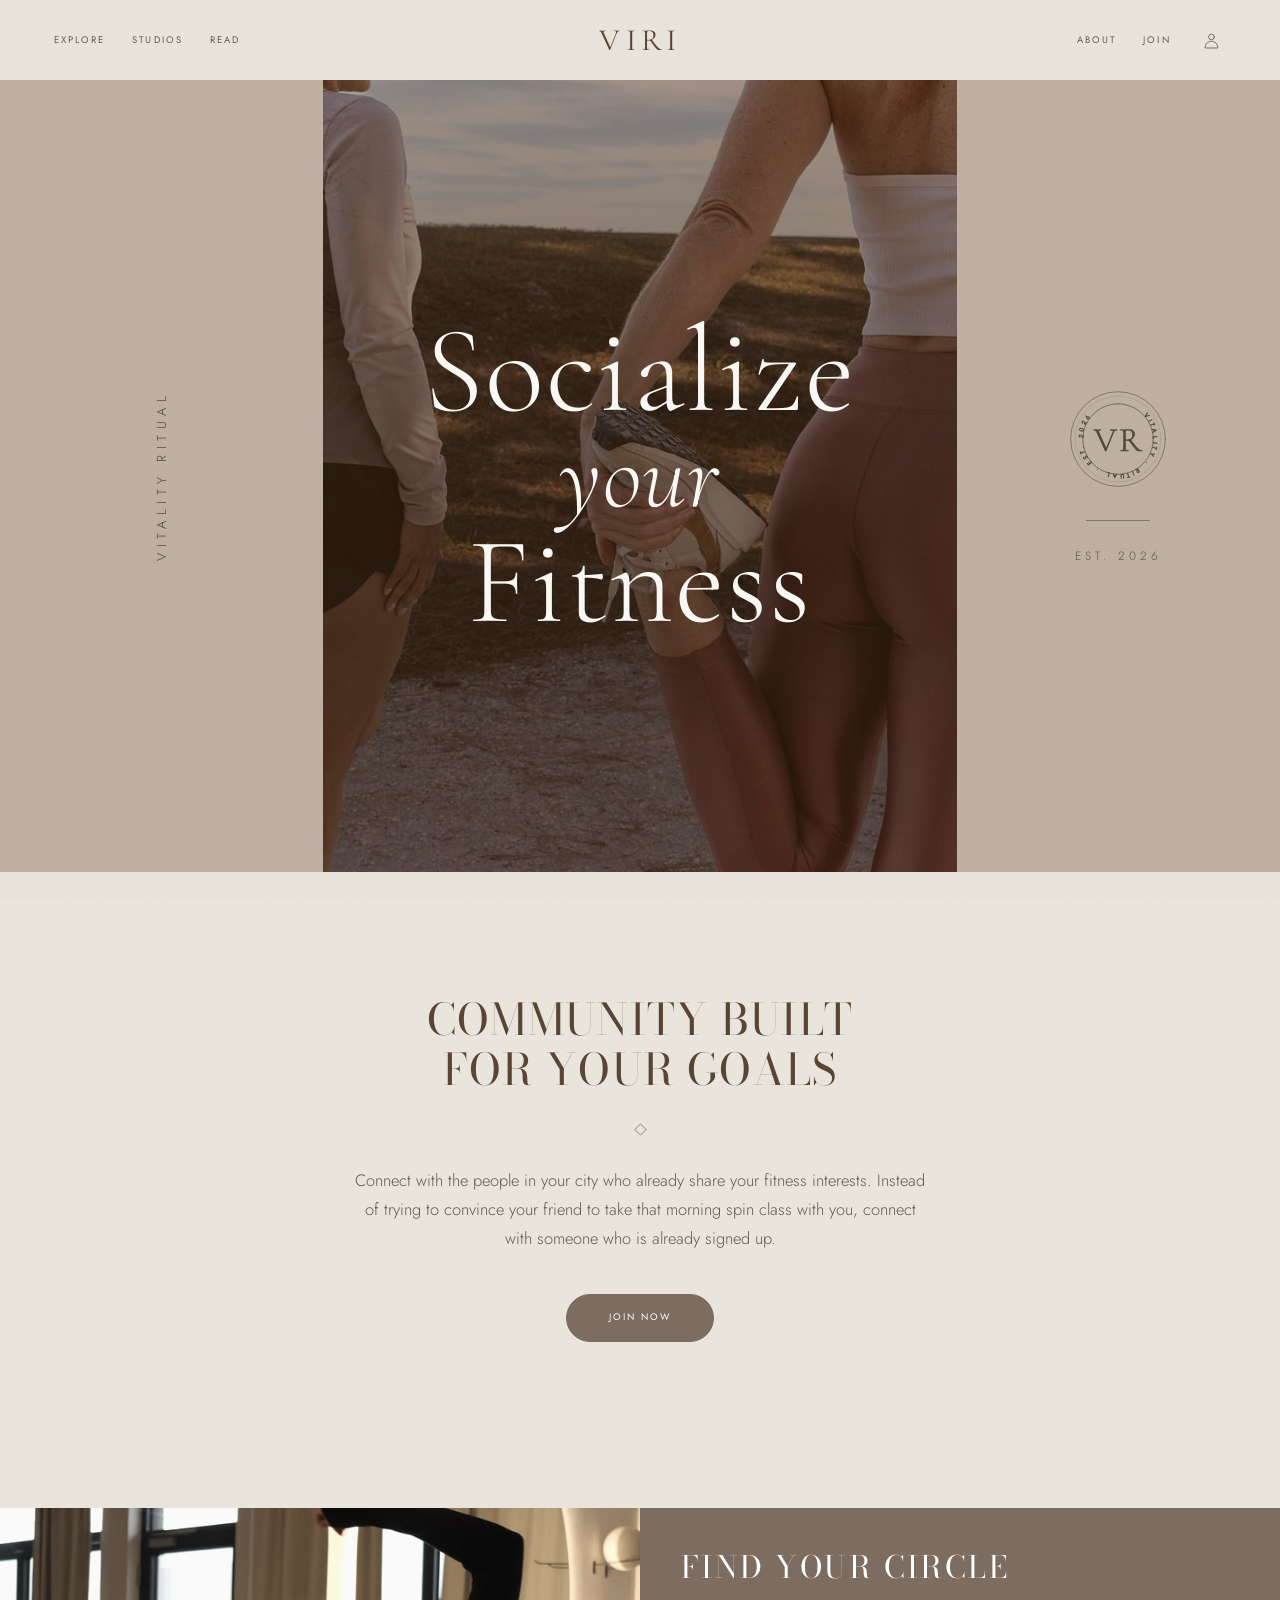
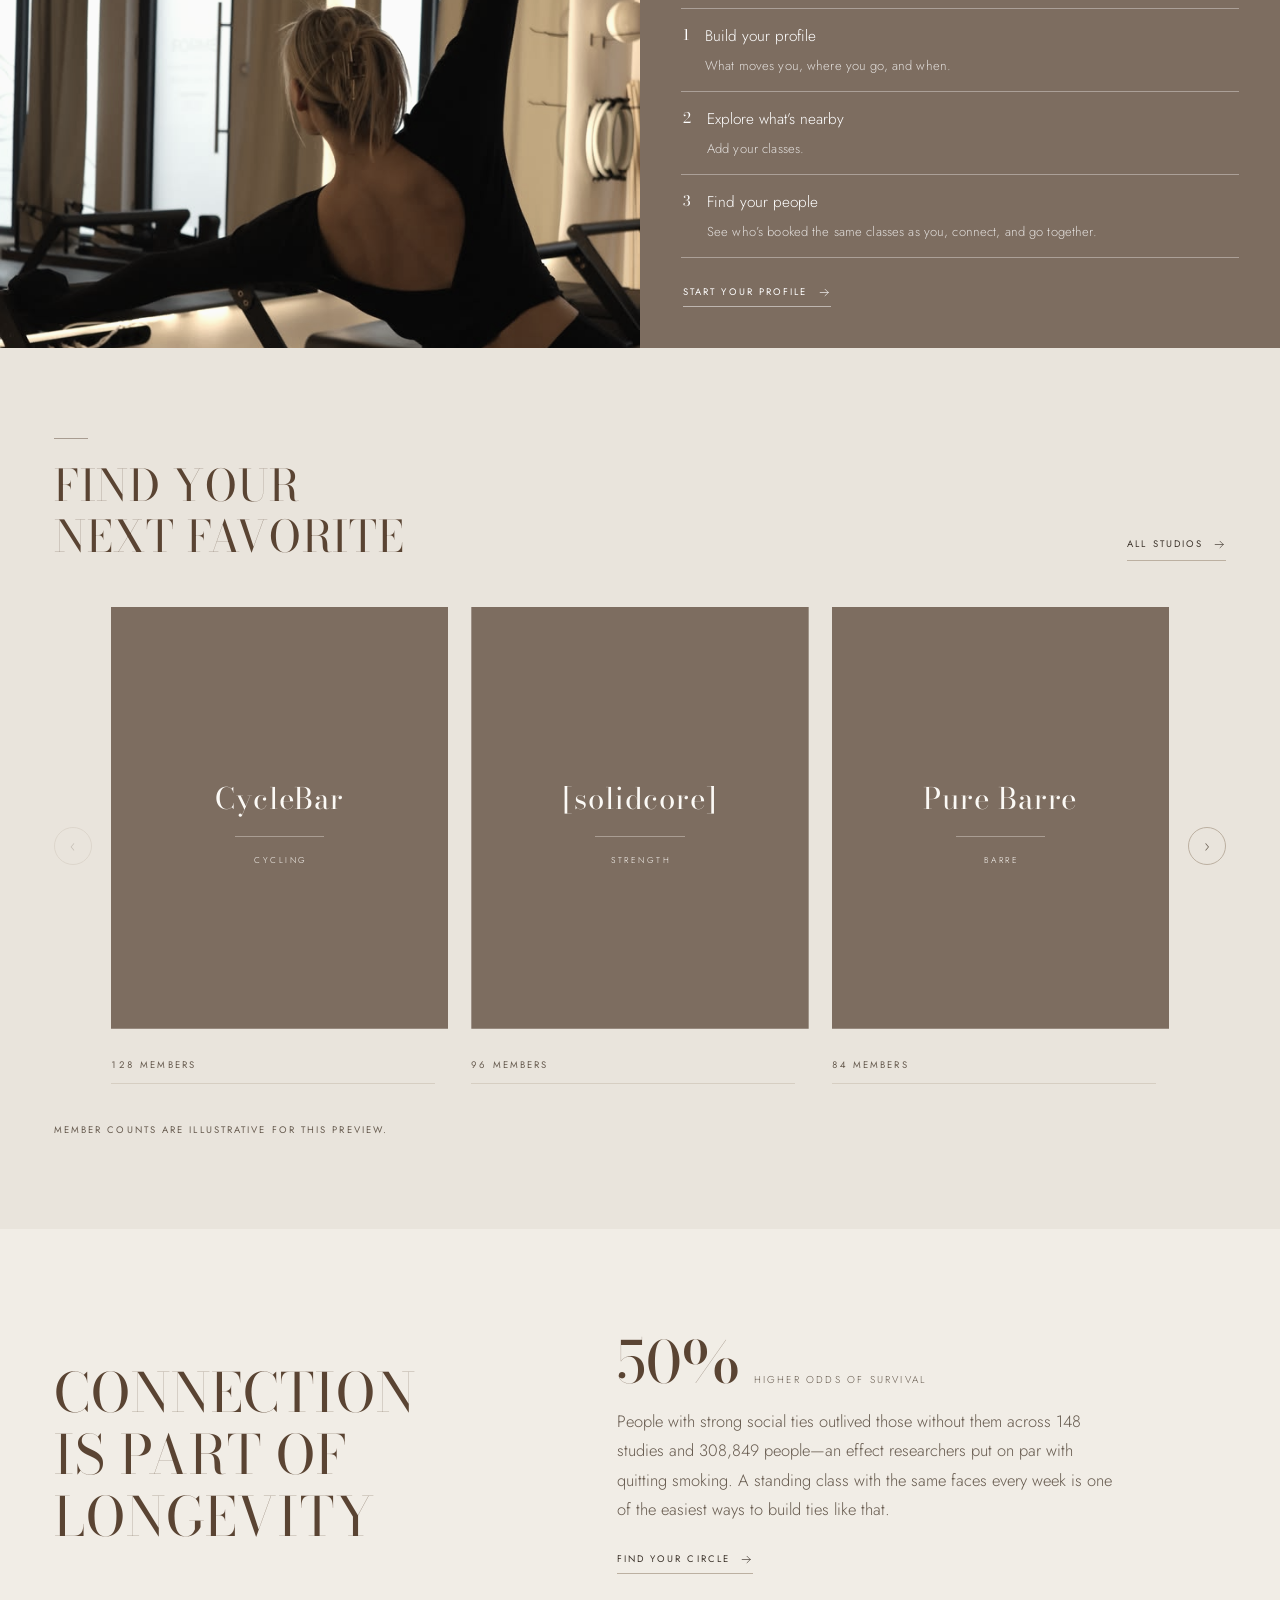
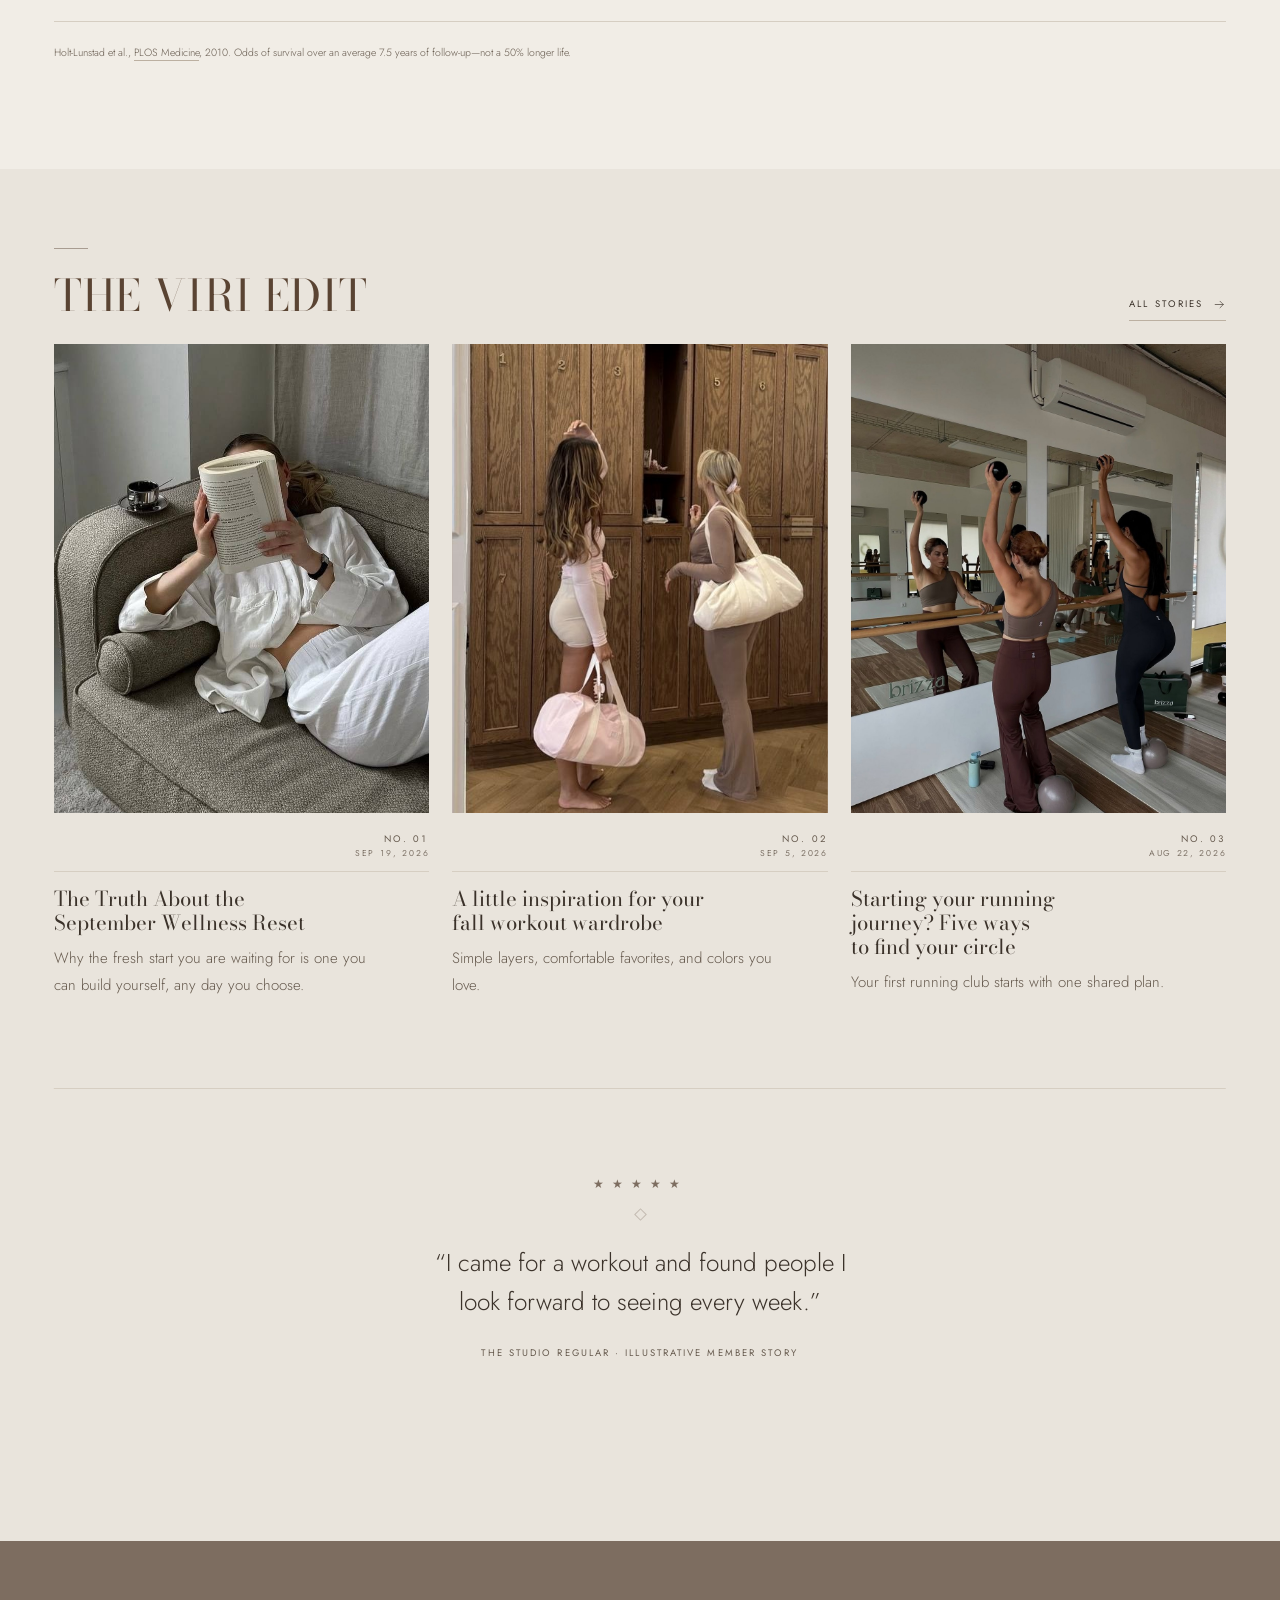
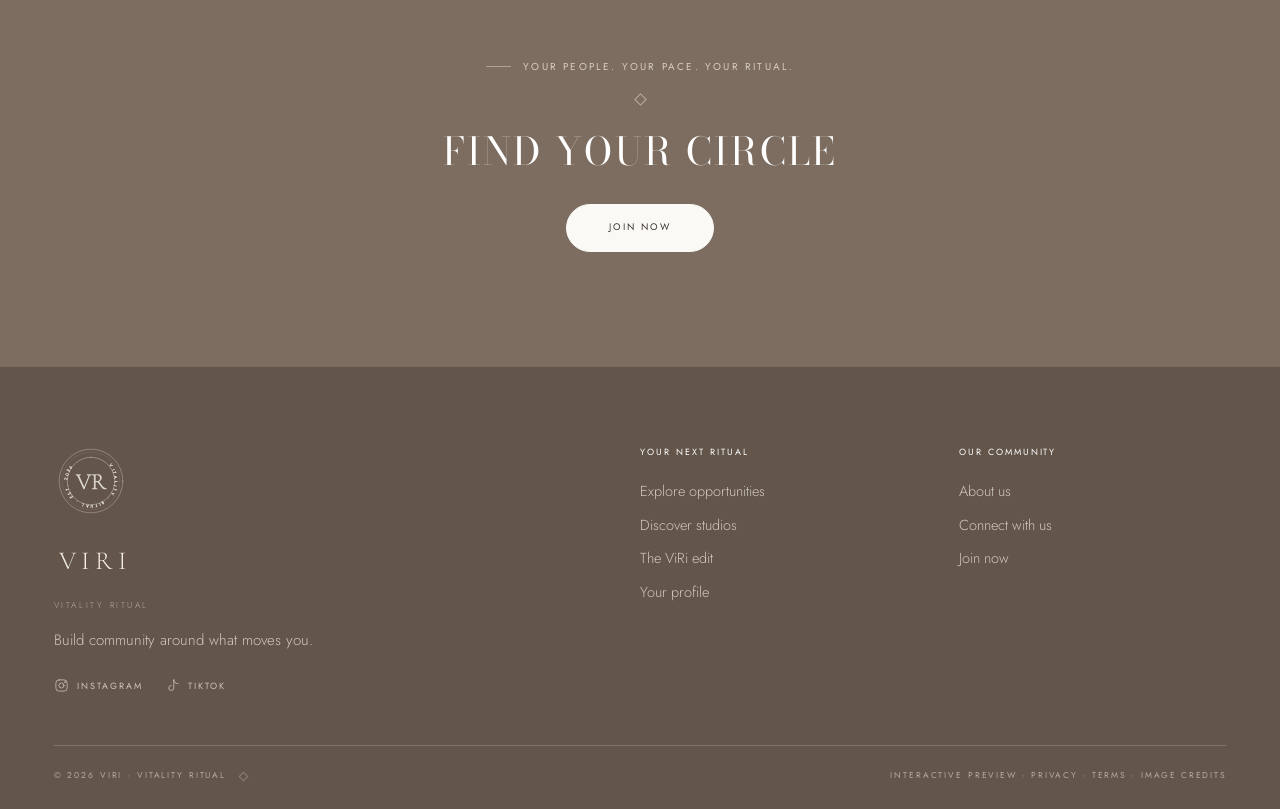
==== commit cf7e1ac8: "Draw "sign up" in a monoline hand across the full plate over 5s Italianno has high stroke contrast, " ====
--- a/dist-elevated/index.html
+++ b/dist-elevated/index.html
@@ -1,2 +1,2 @@
 <!doctype html>
-<html lang="en"><head><meta charset="UTF-8"><meta name="viewport" content="width=1280"><meta name="theme-color" content="#e9e4dc"><script>/* keep the desktop composition on phones, whatever wrapper the host injects */(function(){function v(){var m=document.querySelector('meta[name="viewport"]');if(!m){m=document.createElement('meta');m.setAttribute('name','viewport');(document.head||document.documentElement).appendChild(m);}if(m.getAttribute('content')!=='width=1280,viewport-fit=cover'){m.setAttribute('content','width=1280,viewport-fit=cover');}}v();document.addEventListener('DOMContentLoaded',v);})();</script><meta name="description" content="ViRi is where women find each other through movement. Connect with the people in your city who already share your fitness interests."><title>ViRi — Socialize your fitness</title><link rel="icon" href="assets/favicon.svg"><link rel="preconnect" href="https://fonts.googleapis.com"><link rel="preconnect" href="https://fonts.gstatic.com" crossorigin><link rel="stylesheet" href="https://fonts.googleapis.com/css2?family=Bodoni+Moda:ital,opsz,wght@0,6..96,400;0,6..96,500;1,6..96,400&family=Cormorant+Garamond:ital,wght@0,300;0,400;0,500;1,300;1,400&family=Italianno&family=Jost:wght@300;400;500&display=swap"><link rel="stylesheet" href="styles.css"><script src="explore-data.js" defer></script><script src="app.js" defer></script></head><body><a class="skip" href="#main">Skip to content</a><header class="site-header"><div class="masthead"><nav class="nav-left" aria-label="Main navigation"><a href="#/explore">Explore</a><a href="#/studios">Studios</a><a href="#/read">Read</a></nav><a class="wordmark" href="#/" aria-label="ViRi — Vitality Ritual, home"><span class="mark" id="mark" aria-hidden="true"><span class="mark-word" data-keep="2">Vitality</span><span class="mark-gap"></span><span class="mark-word" data-keep="2">Ritual</span></span></a><div class="masthead-end"><nav class="nav-right" aria-label="Secondary navigation"><a href="#/about">About</a><a href="#/signup">Join</a></nav><div class="header-tools"><a href="#/profile" aria-label="Your profile" class="icon-button"><svg viewBox="0 0 24 24"><circle cx="12" cy="7" r="4"/><path d="M3 22c0-12 18-12 18 0Z"/></svg></a><button class="icon-button" id="menu-button" aria-label="Open menu" aria-expanded="false"><svg viewBox="0 0 24 24"><path d="M2 6h20M2 12h20M2 18h20"/></svg></button></div></div></div><div class="menu-panel" id="menu-panel" hidden><p class="menu-label">Discover</p><a href="#/explore">Explore activities</a><a href="#/studios">All studios</a><a href="#/read">The ViRi edit</a><p class="menu-label">Your circle</p><a href="#/profile">Your profile</a><a href="#/signup">Join ViRi</a><a href="#/login">Log in</a><a href="#/connect">Contact us</a></div></header><main id="main" tabindex="-1"></main><footer id="footer"></footer><dialog id="modal"></dialog><div class="toast" id="toast" role="status" aria-live="polite"></div><noscript>This preview needs JavaScript enabled to show pages and interactive features.</noscript></body></html>
+<html lang="en"><head><meta charset="UTF-8"><meta name="viewport" content="width=device-width, initial-scale=1, viewport-fit=cover"><meta name="theme-color" content="#e9e4dc"><meta name="description" content="ViRi is where women find each other through movement. Connect with the people in your city who already share your fitness interests."><title>ViRi — Socialize your fitness</title><link rel="icon" href="assets/favicon.svg"><link rel="preconnect" href="https://fonts.googleapis.com"><link rel="preconnect" href="https://fonts.gstatic.com" crossorigin><link rel="stylesheet" href="https://fonts.googleapis.com/css2?family=Bodoni+Moda:ital,opsz,wght@0,6..96,400;0,6..96,500;1,6..96,400&family=Cormorant+Garamond:ital,wght@0,300;0,400;0,500;1,300;1,400&family=Italianno&family=Sacramento&family=Jost:wght@300;400;500&display=swap"><link rel="stylesheet" href="styles.css"><script src="explore-data.js" defer></script><script src="app.js" defer></script></head><body><a class="skip" href="#main">Skip to content</a><header class="site-header"><div class="masthead"><nav class="nav-left" aria-label="Main navigation"><a href="#/explore">Explore</a><a href="#/studios">Studios</a><a href="#/read">Read</a></nav><a class="wordmark" href="#/" aria-label="ViRi — Vitality Ritual, home"><span class="mark" id="mark" aria-hidden="true"><span class="mark-word" data-keep="2">Vitality</span><span class="mark-gap"></span><span class="mark-word" data-keep="2">Ritual</span></span></a><div class="masthead-end"><nav class="nav-right" aria-label="Secondary navigation"><a href="#/about">About</a><a href="#/signup">Join</a></nav><div class="header-tools"><a href="#/profile" aria-label="Your profile" class="icon-button"><svg viewBox="0 0 24 24"><circle cx="12" cy="7" r="4"/><path d="M3 22c0-12 18-12 18 0Z"/></svg></a><button class="icon-button" id="menu-button" aria-label="Open menu" aria-expanded="false"><svg viewBox="0 0 24 24"><path d="M2 6h20M2 12h20M2 18h20"/></svg></button></div></div></div><div class="menu-panel" id="menu-panel" hidden><p class="menu-label">Discover</p><a href="#/explore">Explore activities</a><a href="#/studios">All studios</a><a href="#/read">The ViRi edit</a><p class="menu-label">Your circle</p><a href="#/profile">Your profile</a><a href="#/signup">Join ViRi</a><a href="#/login">Log in</a><a href="#/connect">Contact us</a></div></header><main id="main" tabindex="-1"></main><footer id="footer"></footer><dialog id="modal"></dialog><div class="toast" id="toast" role="status" aria-live="polite"></div><noscript>This preview needs JavaScript enabled to show pages and interactive features.</noscript></body></html>
--- a/dist-elevated/styles.css
+++ b/dist-elevated/styles.css
@@ -21,6 +21,9 @@
   --display:'Bodoni Moda',Didot,Georgia,serif;
   --mark:'Cormorant Garamond','Bodoni Moda',Didot,Georgia,serif;
   --script:'Italianno','Snell Roundhand','Apple Chancery',cursive;
+  /* monoline hand: a wipe across an even stroke reads as a pen, which the
+     high-contrast --script face does not */
+  --hand:'Sacramento','Snell Roundhand',cursive;
   --body:'Jost',system-ui,-apple-system,'Segoe UI',sans-serif;
   --header:80px;
   --gutter:clamp(20px,4.2vw,64px);
@@ -104,6 +107,14 @@
 .section{padding:clamp(60px,7vw,110px) 0}
 .section + .section{padding-top:0}
 .section-head{display:flex;align-items:flex-end;justify-content:space-between;gap:clamp(24px,4vw,60px);margin-bottom:clamp(30px,3.6vw,50px)}
+/* the edit fits on one screen: tighter above the title and under it */
+/* both of these follow another .section, so they have to outrank the
+   `.section + .section{padding-top:0}` collapse above to keep their own top */
+.section.edit-section{padding-top:clamp(58px,6.2vw,92px)}
+.section.longevity-split{padding-top:clamp(72px,8.4vw,126px)}
+/* the edit fits on one screen by tightening head-to-cards, not the space above
+   the title — the rule over the title needs clearance from the band boundary */
+.edit-section .section-head{margin-bottom:clamp(16px,1.8vw,24px)}
 .section-title{font-size:clamp(1.9rem,3.4vw,3rem);text-transform:uppercase;letter-spacing:.02em;color:var(--cocoa);max-width:18ch}
 .head-controls{display:flex;align-items:center;gap:10px;flex-shrink:0}
 .head-controls .text-link{margin-left:12px}
@@ -209,6 +220,16 @@
 .longevity-lede{margin-top:18px;color:var(--muted);max-width:50ch}
 .longevity-cta{display:inline-flex;align-items:center;gap:10px;margin-top:26px;font-size:9.5px;border-bottom:1px solid var(--line-2);padding-bottom:6px;align-self:flex-start}
 .longevity-cta svg{width:13px;height:13px}
+.longevity-split{background:var(--cream-2);padding:clamp(72px,8.4vw,126px) 0}
+.longevity-grid{display:grid;grid-template-columns:minmax(0,.9fr) minmax(0,1.1fr);
+  gap:clamp(28px,5vw,90px);align-items:center}
+.longevity-title{font-size:clamp(2rem,4.2vw,3.4rem);text-transform:uppercase;letter-spacing:.02em;
+  color:var(--cocoa);margin:0;max-width:13ch;text-wrap:balance}
+/* the 50% is a big display numeral on a .9 line-height; it needs headroom or
+   its ascender sits on the edge of the column */
+.longevity-body .longevity-figure{margin-top:0;padding-top:.12em}
+.longevity-split .longevity-source{max-width:none;margin:clamp(30px,3.6vw,52px) 0 0;padding:0;
+  text-align:left;border-top:1px solid var(--line);padding-top:clamp(16px,1.8vw,22px)}
 .longevity-source{max-width:1320px;margin:22px auto 0;padding:0 var(--gutter);text-align:center;font-size:10.5px;line-height:1.7;color:var(--muted)}
 .longevity-source a{border-bottom:1px solid var(--line-2)}
 /* band version, used on About */
@@ -223,6 +244,10 @@
 
 /* ---------------------------------------------------------- the one card */
 .cards-three,.explore-grid,.studio-grid{display:grid;grid-template-columns:repeat(3,minmax(0,1fr));gap:var(--gap)}
+.studio-carousel{display:grid;grid-template-columns:auto minmax(0,1fr) auto;
+  align-items:center;gap:clamp(10px,1.5vw,22px)}
+.carousel-arrow:disabled{opacity:.28;cursor:default}
+.carousel-arrow:disabled:hover{border-color:var(--line-2);color:var(--muted)}
 .tile{min-width:0}
 .tile>a{display:flex;flex-direction:column;height:100%}
 .tile-media{overflow:hidden;background:var(--taupe-light);aspect-ratio:4/5;margin-bottom:20px}
@@ -243,6 +268,11 @@
   background:linear-gradient(180deg,rgba(48,38,29,.24),rgba(48,38,29,.52));
   opacity:0;transition:opacity .6s ease}
 .tile:hover .tile-plate:before,.tile:focus-within .tile-plate:before{opacity:.72}
+/* the end-of-carousel card: darker plate so it reads as a destination, not a studio */
+.tile-plate.tile-plate-all{background:var(--taupe-deep)}
+.tile-all:hover .tile-plate-all,.tile-all:focus-within .tile-plate-all{background:var(--cocoa)}
+.tile-plate-all .plate-cat{display:inline-flex;align-items:center;gap:8px}
+.tile-plate-all .plate-cat svg{width:13px;height:13px}
 .tile:hover .tile-plate:after,.tile:focus-within .tile-plate:after{opacity:1}
 .plate-name{font-family:var(--display);font-weight:400;font-size:clamp(1.5rem,2.3vw,2rem);
   line-height:1.12;letter-spacing:.03em;margin:0;max-width:11ch;text-align:center;text-wrap:balance;
@@ -260,7 +290,10 @@
 .tile>a>p:last-child{margin-top:10px;color:var(--muted);font-size:15px;max-width:36ch}
 
 /* ---------------------------------------------------------- testimonial */
-.testimonial{padding:clamp(60px,7vw,110px) 0;text-align:center}
+.testimonial{padding:clamp(60px,7vw,110px) 0;text-align:center;position:relative}
+/* hairline across the content width, so the review reads as its own section */
+.testimonial:before{content:'';position:absolute;top:0;left:50%;transform:translateX(-50%);
+  width:min(1320px,calc(100% - var(--gutter) * 2));height:1px;background:var(--line)}
 .testimonial .wrap{max-width:840px}
 .testimonial .stars{font:12px/1 Georgia,serif;letter-spacing:8px;color:var(--taupe);margin-bottom:24px}
 .testimonial blockquote{font-family:var(--body);font-weight:300;font-size:clamp(1.15rem,1.9vw,1.6rem);line-height:1.62;margin:0;color:var(--ink);max-width:30ch;margin-inline:auto}
@@ -376,6 +409,41 @@
 .founder-monogram{width:74px;height:74px;display:grid;place-items:center;border:1px solid var(--line-2);border-radius:50%;font-family:var(--display);font-size:20px;letter-spacing:.06em;margin-bottom:22px;background:var(--cream-2)}
 
 /* ---------------------------------------------------------- auth */
+/* ---- sign up: one photograph, the script letters are the link ---------- */
+.auth-hero{padding:clamp(26px,3.4vw,50px) 0 clamp(44px,5.4vw,84px);text-align:center}
+.auth-plate{position:relative;display:block;overflow:hidden;background:var(--taupe-light);
+  margin:0 auto;width:min(560px,calc(100% - var(--gutter) * 2));aspect-ratio:736/920;
+  container-type:inline-size}
+.auth-plate img{position:absolute;inset:0;width:100%;height:100%;object-fit:cover;
+  transition:transform 2.4s ease}
+.auth-plate:hover img,.auth-plate:focus-visible img{transform:scale(1.03)}
+.auth-plate:after{content:'';position:absolute;inset:0;z-index:1;
+  background:linear-gradient(180deg,rgba(59,50,42,.06),rgba(59,50,42,.30))}
+/* the wipe runs left to right, which reads as the word being written.
+   sized in cqw so the word spans the plate edge to edge at every width */
+.auth-script{position:absolute;inset:0;z-index:2;margin:0;display:grid;place-items:center;
+  font-family:var(--hand);font-weight:400;line-height:1;
+  font-size:clamp(4.6rem,13vw,9.2rem);font-size:43cqw;
+  text-transform:none;letter-spacing:0;color:#fff;text-shadow:0 3px 22px rgba(48,38,29,.4);
+  clip-path:inset(0 100% 0 0);animation:script-draw 5s cubic-bezier(.42,.02,.38,1) .5s forwards}
+@keyframes script-draw{to{clip-path:inset(0 0 0 0)}}
+.auth-hero-foot{margin-top:clamp(20px,2.4vw,30px);font-size:13.5px;color:var(--muted)}
+.auth-hero-foot a{border-bottom:1px solid var(--line-2);color:var(--ink)}
+
+/* ---- one question at a time -------------------------------------------- */
+.join-flow{display:grid;place-items:center;padding:clamp(44px,6vw,96px) 0}
+.join-card{width:min(520px,calc(100% - var(--gutter) * 2));text-align:left}
+.join-count{margin:0 0 18px;font-size:9.5px;letter-spacing:.24em;text-transform:uppercase;color:var(--muted)}
+.join-card h1{font-size:clamp(1.7rem,3.2vw,2.4rem);margin:0 0 10px}
+.join-hint{margin:0 0 28px;color:var(--muted);font-size:14.5px;max-width:44ch}
+.join-field input,.join-field select{width:100%;font-size:16px}
+.join-actions{display:flex;gap:12px;margin-top:28px}
+.join-actions .button{flex:1;justify-content:center}
+.join-progress{display:flex;gap:6px;margin-top:32px}
+.join-progress span{flex:1;height:1px;background:var(--line-2)}
+.join-progress span.is-on{background:var(--cocoa)}
+.join-card .note{margin-top:26px}
+
 .auth-layout{display:grid;grid-template-columns:1fr 1fr;min-height:660px}
 .auth-image{position:relative;overflow:hidden;background:var(--cream-2)}
 .auth-image img{height:100%;position:absolute;inset:0}
@@ -481,7 +549,7 @@
 
 @media (max-width:900px){
   .article-head{grid-template-columns:1fr;gap:22px}
-  .article-figure{order:-1;aspect-ratio:3/2}
+  .article-figure{aspect-ratio:3/2}
   .article-body{grid-template-columns:1fr;gap:34px}
   .article-rail{position:static;order:2;border-top:1px solid var(--line);padding-top:28px}
   .article-prose{order:1;max-width:none}
@@ -551,6 +619,8 @@
   .map-list{max-height:none}
   .studio-detail{grid-template-columns:1fr}
   .studio-detail>img{aspect-ratio:16/10}
+  .longevity-grid{grid-template-columns:1fr;gap:24px}
+  .longevity-title{max-width:none}
   .about-story{grid-template-columns:1fr;gap:30px}
   .auth-layout{grid-template-columns:1fr}
   .auth-image{height:280px}
@@ -584,11 +654,23 @@
   .toolbar select{flex:1}
   .map-list .event-card{grid-template-columns:1fr}
   .map-list .event-card img{min-height:0;aspect-ratio:3/2;height:auto}
+  /* arrows drop below the cards rather than squeezing a single-column card;
+     flex so the grid still takes the full content width on its own row */
+  .studio-carousel{display:flex;flex-wrap:wrap;justify-content:center;gap:16px}
+  .studio-carousel #studio-grid{flex:0 0 100%;order:-1;margin-bottom:8px}
   .form-row{grid-template-columns:1fr;gap:0}
+  /* 16px keeps iOS Safari from zooming the page when a field takes focus */
+  input,select,textarea,.field input,.field textarea,.field select{font-size:16px}
+  .icon-button{width:44px;height:44px}
   .footer-grid{grid-template-columns:1fr 1fr}
   .footer-brand{grid-column:1/-1}
   .footer-bottom{flex-direction:column;gap:10px}
   .dialog-actions{flex-wrap:wrap}
+}
+@media (max-width:360px){
+  /* the masked headline wraps per word, so a long one ("conversation.") cannot
+     break — the 2.3rem clamp floor overflows below this width */
+  h1{font-size:clamp(1.7rem,8.6vw,2.3rem)}
 }
 @media (prefers-reduced-motion:reduce){
   html{scroll-behavior:auto}
@@ -596,6 +678,8 @@
   .will-reveal,.will-reveal .reveal-word{opacity:1;transform:none}
   .cover-title .cw{opacity:1;transform:none}
   .feature.will-reveal .feature-media img{transform:none}
+  /* the blanket animation:none above would otherwise freeze this clipped shut */
+  .auth-script{clip-path:none}
 }
 @media print{
   .site-header{display:none}
@@ -631,31 +715,17 @@
 }
 .tile:hover .tile-media img{transform:scale(1.05)}
 
-/* ---- 3. the pinned Connect sequence ------------------------ */
-.connect-wrap{position:relative;margin-top:clamp(50px,6vw,92px);
-  height:calc(min(100svh - var(--header),640px) + 700px)}
-.feature-connect{position:sticky;top:var(--header);margin-top:0;height:calc(100svh - var(--header));
-  max-height:640px;align-items:stretch}
-.connect-media{position:relative;height:auto}
-.connect-shot{position:absolute;inset:0;width:100%;height:100%;object-fit:cover;
-  opacity:0;will-change:opacity;backface-visibility:hidden;
-  transition:opacity .85s cubic-bezier(.33,0,.2,1)}
-.connect-shot:nth-of-type(1){z-index:1}
-.connect-shot:nth-of-type(2){z-index:2}
-.connect-shot:nth-of-type(3){z-index:3}
-.connect-shot.is-on{opacity:1}
+/* ---- 3. Find your circle ----------------------------------- */
+/* the photograph is an ungraded original; this warms and mutes it into the
+   palette without greyscaling, which editorial photographs never get */
+.connect-media img{object-position:center 38%;
+  filter:saturate(.62) sepia(.14) brightness(1.03) contrast(.96)}
 .feature-connect .feature-panel{justify-content:center}
-.panel-list li{align-items:flex-start;gap:16px;opacity:.42;transition:opacity .6s ease}
-.panel-list li.is-on{opacity:1}
+.panel-list li{align-items:flex-start;gap:16px}
 .panel-body{display:block}
 .panel-t{display:block}
-.panel-d{display:grid;grid-template-rows:0fr;margin-top:0;opacity:0;
-  font-size:13px;line-height:1.6;letter-spacing:.01em;color:rgba(255,255,255,.78);
-  transition:grid-template-rows .6s cubic-bezier(.33,0,.2,1),opacity .45s ease,margin-top .6s ease}
-.panel-d>span{overflow:hidden;min-height:0}
-.panel-list li.is-on .panel-d{grid-template-rows:1fr;opacity:1;margin-top:6px}
-.panel-n{opacity:.7}
-.panel-list li.is-on .panel-n{opacity:1}
+.panel-d{display:block;margin-top:6px;
+  font-size:13px;line-height:1.6;letter-spacing:.01em;color:rgba(255,255,255,.78)}
 
 /* ---- 4. film grain ----------------------------------------- */
 body:after{
@@ -682,26 +752,13 @@
   transform:rotate(45deg);margin-left:14px;vertical-align:middle;opacity:.5}
 
 /* ---- responsive + reduced motion --------------------------- */
-@media (max-width:900px){
-  .connect-wrap{height:auto;margin-top:clamp(50px,6vw,92px)}
-  .feature-connect{position:static;height:auto;max-height:none}
-  .connect-media{height:clamp(240px,52vw,360px)}
-  .connect-shot{position:absolute;opacity:0}
-  .connect-shot.is-on{opacity:1}
-  .panel-list li{opacity:1}
-  .panel-list li .panel-d{max-height:60px;opacity:1;margin-top:6px}
-}
 @media (prefers-reduced-motion:reduce){
   .is-masked .mi{transform:none;opacity:1;animation:none}
   .will-reveal .tile-media img,.will-reveal .feature-media img,
   .will-reveal .about-hero-image{clip-path:none;transform:none}
-  .connect-wrap{height:auto}
-  .feature-connect{position:static;height:auto;max-height:none}
-  .panel-list li{opacity:1}
-  .panel-list li .panel-d{max-height:60px;opacity:1;margin-top:6px}
   body:after{display:none}
 }
-@media print{body:after{display:none}.connect-wrap{height:auto}.feature-connect{position:static;height:auto}}
+@media print{body:after{display:none}}
 
 /* ============================================================
    Explore — map, class browser, rosters
@@ -922,6 +979,9 @@
 
 /* ---- article card: number over publish date ---- */
 .tile-index{display:flex;flex-direction:column;align-items:flex-end;gap:3px;text-align:right;line-height:1.3}
+/* the category tag that used to sit opposite these is gone, so the row has to
+   push them right itself; studio cards keep theirs at the left */
+.tile:not(.tile-studio) .tile-meta{justify-content:flex-end}
 .tile-no{display:block}
 .tile-date{display:block;font-size:8.5px;letter-spacing:.2em;text-transform:uppercase;
   color:var(--muted);opacity:.82}
